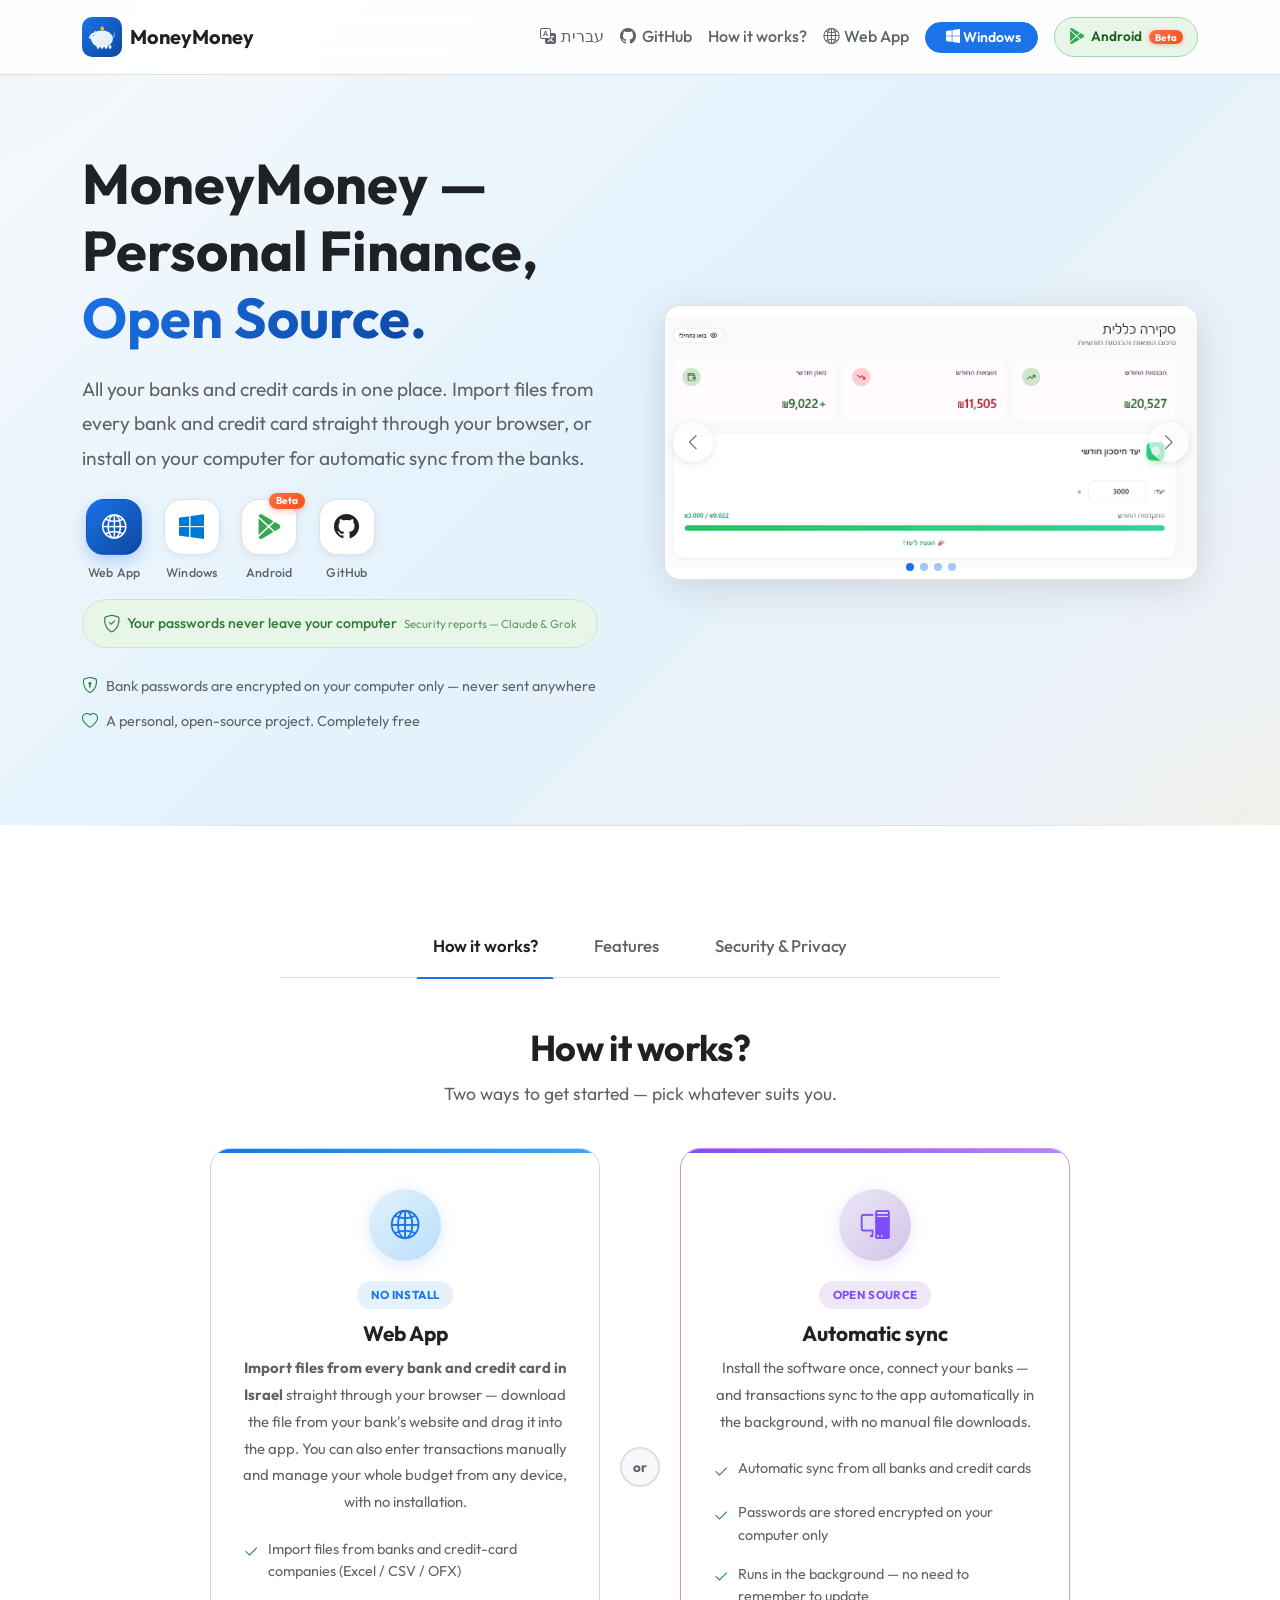
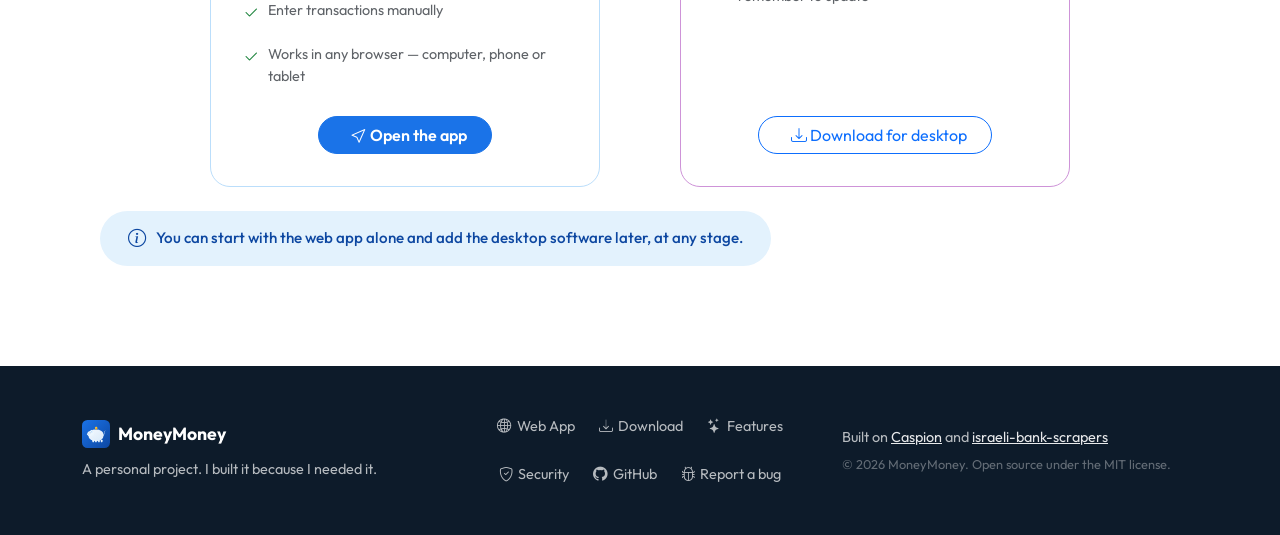
==== en/index.html @ d0bdabe5 "Add English version of the site at /en/ Create a full LTR English mirror (en/index.html) using Boots" ====
<!DOCTYPE html>
<html lang="en" dir="ltr">
<head>
  <meta charset="UTF-8">
  <meta name="viewport" content="width=device-width, initial-scale=1.0">
  <title>MoneyMoney — Open-Source Personal Finance</title>
  <meta name="description" content="MoneyMoney brings all your bank and credit-card accounts into one place. A personal, open-source project. Free.">
  <meta name="google-site-verification" content="-Td58I9cxVvYYyAONjhCuw2Z6xtLMvEHE5Ztj78k9p0" />
  <meta name="theme-color" content="#1a73e8">
  <meta name="robots" content="index, follow, max-image-preview:large">
  <meta name="language" content="English">
  <meta name="author" content="MoneyMoney">
  <link rel="canonical" href="https://moneymoney-website.vercel.app/en/" />
  <link rel="alternate" hreflang="he" href="https://moneymoney-website.vercel.app/" />
  <link rel="alternate" hreflang="en" href="https://moneymoney-website.vercel.app/en/" />
  <link rel="alternate" hreflang="x-default" href="https://moneymoney-website.vercel.app/" />

  <!-- Open Graph -->
  <meta property="og:type" content="website" />
  <meta property="og:title" content="MoneyMoney — Open-Source Personal Finance" />
  <meta property="og:description" content="MoneyMoney brings all your bank and credit-card accounts into one place. A personal, open-source project. Free." />
  <meta property="og:url" content="https://moneymoney-website.vercel.app/en/" />
  <meta property="og:image" content="https://moneymoney-website.vercel.app/images/webapp-screenshot.png" />
  <meta property="og:locale" content="en_US" />
  <meta property="og:site_name" content="MoneyMoney" />

  <!-- Twitter Card -->
  <meta name="twitter:card" content="summary_large_image" />
  <meta name="twitter:title" content="MoneyMoney — Open-Source Personal Finance" />
  <meta name="twitter:description" content="MoneyMoney brings all your bank and credit-card accounts into one place. A personal, open-source project. Free." />
  <meta name="twitter:image" content="https://moneymoney-website.vercel.app/images/webapp-screenshot.png" />

  <link rel="icon" type="image/png" href="../images/logo.png">

  <!-- Bootstrap 5 (LTR) -->
  <link href="https://cdn.jsdelivr.net/npm/bootstrap@5.3.3/dist/css/bootstrap.min.css" rel="stylesheet"
    integrity="sha384-QWTKZyjpPEjISv5WaRU9OFeRpok6YctnYmDr5pNlyT2bRjXh0JMhjY6hW+ALEwIH" crossorigin="anonymous">

  <!-- Bootstrap Icons -->
  <link href="https://cdn.jsdelivr.net/npm/bootstrap-icons@1.11.3/font/bootstrap-icons.min.css" rel="stylesheet">

  <!-- Google Fonts: Outfit -->
  <link rel="preconnect" href="https://fonts.googleapis.com">
  <link rel="preconnect" href="https://fonts.gstatic.com" crossorigin>
  <link href="https://fonts.googleapis.com/css2?family=Outfit:wght@300;400;500;600;700&display=swap" rel="stylesheet">

  <!-- Preload LCP hero image -->
  <link rel="preload" as="image" href="../images/webapp-screenshot.png" fetchpriority="high">

  <link rel="stylesheet" href="../style.css">

  <!-- Structured Data -->
  <script type="application/ld+json">
  {
    "@context": "https://schema.org",
    "@type": "SoftwareApplication",
    "name": "MoneyMoney",
    "description": "MoneyMoney brings all your bank and credit-card accounts into one place. A personal, open-source project. Free.",
    "applicationCategory": "FinanceApplication",
    "operatingSystem": "Windows",
    "offers": {
      "@type": "Offer",
      "price": "0",
      "priceCurrency": "ILS"
    },
    "screenshot": "https://moneymoney-website.vercel.app/images/webapp-screenshot.png",
    "softwareVersion": "1.2.1",
    "url": "https://moneymoney-website.vercel.app/en/",
    "downloadUrl": "https://github.com/agammyshhay/moneymoney/releases/latest/download/MoneyMoney-Setup.exe",
    "license": "https://opensource.org/licenses/MIT",
    "inLanguage": "en"
  }
  </script>

  <!-- Organization schema -->
  <script type="application/ld+json">
  {
    "@context": "https://schema.org",
    "@type": "Organization",
    "name": "MoneyMoney",
    "url": "https://moneymoney-website.vercel.app/",
    "logo": "https://moneymoney-website.vercel.app/images/logo.png",
    "sameAs": ["https://github.com/agammyshhay/moneymoney"]
  }
  </script>

  <!-- FAQ schema -->
  <script type="application/ld+json">
  {
    "@context": "https://schema.org",
    "@type": "FAQPage",
    "inLanguage": "en",
    "mainEntity": [
      {
        "@type": "Question",
        "name": "Is MoneyMoney free?",
        "acceptedAnswer": {
          "@type": "Answer",
          "text": "Yes. MoneyMoney is a personal, open-source project — completely free under the MIT license."
        }
      },
      {
        "@type": "Question",
        "name": "Are my bank passwords stored in the cloud?",
        "acceptedAnswer": {
          "@type": "Answer",
          "text": "No. Your bank usernames and passwords are encrypted on your own computer only — they are never sent to any server or to the cloud."
        }
      },
      {
        "@type": "Question",
        "name": "Which banks and credit cards are supported?",
        "acceptedAnswer": {
          "@type": "Answer",
          "text": "All major banks and credit-card companies in Israel are supported, via the israeli-bank-scrapers library."
        }
      },
      {
        "@type": "Question",
        "name": "Is there a mobile app?",
        "acceptedAnswer": {
          "@type": "Answer",
          "text": "Yes. The web app works from any device with a browser, and there is also an Android beta on Google Play."
        }
      },
      {
        "@type": "Question",
        "name": "Do I have to install anything on my computer?",
        "acceptedAnswer": {
          "@type": "Answer",
          "text": "Not necessarily. You can use the web app alone and import files from your bank manually. Installing on your computer is for automatic sync from the banks."
        }
      }
    ]
  }
  </script>
</head>
<body>

  <!-- Navbar -->
  <nav class="navbar navbar-expand-lg navbar-light fixed-top">
    <div class="container">
      <a class="navbar-brand d-flex align-items-center gap-2" href="#">
        <img src="../images/logo.svg" alt="MoneyMoney" width="40" height="40" class="logo-img">
        <span class="brand-text">MoneyMoney</span>
      </a>
      <div class="d-flex align-items-center gap-3">
        <a href="/" class="nav-link-custom" hreflang="he" aria-label="עברית / Hebrew" title="עברית">
          <i class="bi bi-translate"></i>
          <span>עברית</span>
        </a>
        <a href="https://github.com/agammyshhay/moneymoney" class="nav-link-custom" target="_blank" rel="noopener">
          <i class="bi bi-github"></i>
          <span class="d-none d-sm-inline">GitHub</span>
        </a>
        <a href="#content" class="nav-link-custom d-none d-sm-flex" data-tab-target="tab-how-btn">
          <span>How it works?</span>
        </a>
        <a href="https://moneym.base44.app/" class="nav-link-custom d-none d-sm-flex" target="_blank" rel="noopener">
          <i class="bi bi-globe2"></i>
          <span>Web App</span>
        </a>
        <a href="https://github.com/agammyshhay/moneymoney/releases/latest/download/MoneyMoney-Setup.exe" class="btn btn-primary btn-sm rounded-pill px-3" aria-label="Download for Windows" title="Download for Windows">
          <i class="bi bi-windows ms-1"></i>
          Windows
        </a>
        <a href="https://play.google.com/store/apps/details?id=com.base6926e27d88645be4711a8c67.app"
           class="btn-android-nav"
           target="_blank" rel="noopener"
           aria-label="Android beta on Google Play"
           title="Android beta on Google Play">
          <i class="bi bi-google-play"></i>
          <span class="d-none d-md-inline">Android</span>
          <span class="nav-beta-badge">Beta</span>
        </a>
      </div>
    </div>
  </nav>

  <main>

  <!-- Hero -->
  <section class="hero-section">
    <div class="container">
      <div class="row align-items-center g-5">
        <div class="col-lg-6">
          <h1 class="hero-title">
            MoneyMoney — Personal Finance,
            <br>
            <span class="text-gradient">Open Source.</span>
          </h1>
          <p class="hero-subtitle">
            All your banks and credit cards in one place. Import files from every bank and credit card straight through your browser, or install on your computer for automatic sync from the banks.
          </p>
          <div class="d-flex flex-column gap-3 mt-4">
            <div class="hero-cta-icons">
              <a href="https://moneym.base44.app/"
                 class="btn-icon btn-icon--primary"
                 target="_blank" rel="noopener"
                 aria-label="Open the web app"
                 title="Open the web app">
                <i class="bi bi-globe2"></i>
                <span class="btn-icon-caption">Web App</span>
              </a>
              <a href="https://github.com/agammyshhay/moneymoney/releases/latest/download/MoneyMoney-Setup.exe"
                 class="btn-icon btn-icon--windows"
                 aria-label="Download for Windows"
                 title="Download for Windows">
                <i class="bi bi-windows"></i>
                <span class="btn-icon-caption">Windows</span>
              </a>
              <a href="https://play.google.com/store/apps/details?id=com.base6926e27d88645be4711a8c67.app"
                 class="btn-icon btn-icon--android"
                 target="_blank" rel="noopener"
                 aria-label="Android beta on Google Play"
                 title="Android beta on Google Play">
                <i class="bi bi-google-play"></i>
                <span class="btn-icon-badge">Beta</span>
                <span class="btn-icon-caption">Android</span>
              </a>
              <a href="https://github.com/agammyshhay/moneymoney"
                 class="btn-icon btn-icon--github"
                 target="_blank" rel="noopener"
                 aria-label="Source code on GitHub"
                 title="Source code on GitHub">
                <i class="bi bi-github"></i>
                <span class="btn-icon-caption">GitHub</span>
              </a>
            </div>
            <a href="#content" class="btn-security-report rounded-pill align-self-start" data-tab-target="tab-security-btn">
              <i class="bi bi-shield-check"></i>
              Your passwords never leave your computer
              <span class="btn-security-report-sub">Security reports — Claude &amp; Grok</span>
            </a>
          </div>
          <div class="hero-trust mt-4">
            <div class="hero-trust-item">
              <i class="bi bi-shield-lock"></i>
              <span>Bank passwords are encrypted on your computer only — never sent anywhere</span>
            </div>
            <div class="hero-trust-item">
              <i class="bi bi-heart"></i>
              <span>A personal, open-source project. Completely free</span>
            </div>
          </div>
        </div>
        <div class="col-lg-6 text-center">
          <div class="hero-image-wrapper">
            <div id="heroCarousel" class="carousel slide hero-carousel" data-bs-ride="carousel" data-bs-interval="4000">
              <div class="carousel-indicators">
                <button type="button" data-bs-target="#heroCarousel" data-bs-slide-to="0" class="active" aria-current="true"></button>
                <button type="button" data-bs-target="#heroCarousel" data-bs-slide-to="1"></button>
                <button type="button" data-bs-target="#heroCarousel" data-bs-slide-to="2"></button>
                <button type="button" data-bs-target="#heroCarousel" data-bs-slide-to="3"></button>
              </div>
              <div class="carousel-inner">
                <div class="carousel-item active">
                  <img src="../images/webapp-screenshot.png" class="d-block w-100" alt="Overview — monthly income, expenses and balance" width="1168" height="600" fetchpriority="high">
                </div>
                <div class="carousel-item">
                  <img src="../images/webapp-screenshot-story.png" class="d-block w-100" alt="The story of your money" width="1168" height="600" loading="lazy">
                </div>
                <div class="carousel-item">
                  <img src="../images/webapp-screenshot-categories.png" class="d-block w-100" alt="Expenses by category" width="1168" height="600" loading="lazy">
                </div>
                <div class="carousel-item">
                  <img src="../images/webapp-screenshot-subscriptions.png" class="d-block w-100" alt="My subscriptions" width="1168" height="600" loading="lazy">
                </div>
              </div>
              <button class="carousel-control-prev" type="button" data-bs-target="#heroCarousel" data-bs-slide="prev">
                <span class="carousel-nav-btn" aria-hidden="true"><i class="bi bi-chevron-left"></i></span>
                <span class="visually-hidden">Previous</span>
              </button>
              <button class="carousel-control-next" type="button" data-bs-target="#heroCarousel" data-bs-slide="next">
                <span class="carousel-nav-btn" aria-hidden="true"><i class="bi bi-chevron-right"></i></span>
                <span class="visually-hidden">Next</span>
              </button>
            </div>
          </div>
        </div>
      </div>
    </div>
  </section>

  <!-- Content tabs: How / Features / Security -->
  <section class="content-section" id="content">
    <div class="container">

      <div class="tabs-rail" role="tablist" aria-label="Content">
        <button class="tab-link active" id="tab-how-btn" data-bs-toggle="tab" data-bs-target="#tab-how" type="button" role="tab" aria-controls="tab-how" aria-selected="true">
          How it works?
        </button>
        <button class="tab-link" id="tab-features-btn" data-bs-toggle="tab" data-bs-target="#tab-features" type="button" role="tab" aria-controls="tab-features" aria-selected="false">
          Features
        </button>
        <button class="tab-link" id="tab-security-btn" data-bs-toggle="tab" data-bs-target="#tab-security" type="button" role="tab" aria-controls="tab-security" aria-selected="false">
          Security &amp; Privacy
        </button>
      </div>

      <div class="tab-content tabs-body">

        <!-- How It Works pane -->
        <div class="tab-pane fade show active" id="tab-how" role="tabpanel" aria-labelledby="tab-how-btn" tabindex="0">
          <div class="pane-intro">
            <h2 class="pane-title">How it works?</h2>
            <p class="pane-lead">Two ways to get started — pick whatever suits you.</p>
          </div>

          <div class="how-paths">
            <div class="path-card path-card--web">
              <div class="path-card-inner">
                <div class="path-icon-ring path-icon-ring--web">
                  <i class="bi bi-globe2"></i>
                </div>
                <span class="path-badge path-badge--web">No install</span>
                <h3>Web App</h3>
                <p><strong>Import files from every bank and credit card in Israel</strong> straight through your browser — download the file from your bank's website and drag it into the app. You can also enter transactions manually and manage your whole budget from any device, with no installation.</p>
                <ul class="path-features">
                  <li><i class="bi bi-check2"></i>Import files from banks and credit-card companies (Excel / CSV / OFX)</li>
                  <li><i class="bi bi-check2"></i>Enter transactions manually</li>
                  <li><i class="bi bi-check2"></i>Works in any browser — computer, phone or tablet</li>
                </ul>
                <a href="https://moneym.base44.app/" class="btn btn-primary rounded-pill px-4" target="_blank" rel="noopener">
                  <i class="bi bi-cursor ms-2"></i>
                  Open the app
                </a>
              </div>
            </div>

            <div class="path-or"><span>or</span></div>

            <div class="path-card path-card--desktop">
              <div class="path-card-inner">
                <div class="path-icon-ring path-icon-ring--desktop">
                  <i class="bi bi-pc-display"></i>
                </div>
                <span class="path-badge path-badge--desktop">Open source</span>
                <h3>Automatic sync</h3>
                <p>Install the software once, connect your banks — and transactions sync to the app automatically in the background, with no manual file downloads.</p>
                <ul class="path-features">
                  <li><i class="bi bi-check2"></i>Automatic sync from all banks and credit cards</li>
                  <li><i class="bi bi-check2"></i>Passwords are stored encrypted on your computer only</li>
                  <li><i class="bi bi-check2"></i>Runs in the background — no need to remember to update</li>
                </ul>
                <a href="https://github.com/agammyshhay/moneymoney/releases/latest/download/MoneyMoney-Setup.exe" class="btn btn-outline-primary rounded-pill px-4">
                  <i class="bi bi-download ms-2"></i>
                  Download for desktop
                </a>
              </div>
            </div>
          </div>

          <div class="how-callout text-center mt-4">
            <i class="bi bi-info-circle"></i>
            <span>You can start with the web app alone and add the desktop software later, at any stage.</span>
          </div>
        </div>

        <!-- Features pane -->
        <div class="tab-pane fade" id="tab-features" role="tabpanel" aria-labelledby="tab-features-btn" tabindex="0">
          <div class="pane-intro">
            <h2 class="pane-title">What's inside?</h2>
            <p class="pane-lead">I built the tools I wished I had.</p>
          </div>

          <div class="row g-4">
            <div class="col-md-6 col-lg-3">
              <div class="feature-card">
                <div class="feature-icon"><i class="bi bi-bank"></i></div>
                <h3>All banks and credit cards</h3>
                <p>Connect once — transactions arrive on their own.</p>
              </div>
            </div>
            <div class="col-md-6 col-lg-3">
              <div class="feature-card">
                <div class="feature-icon"><i class="bi bi-tags"></i></div>
                <h3>Automatic categories</h3>
                <p>Groceries, fuel, leisure — set the mapping once and the app sorts everything itself.</p>
              </div>
            </div>
            <div class="col-md-6 col-lg-3">
              <div class="feature-card">
                <div class="feature-icon"><i class="bi bi-shield-lock"></i></div>
                <h3>Bank details — yours only</h3>
                <p>Your login details are stored encrypted on your computer. Not in the cloud, not with us.</p>
              </div>
            </div>
            <div class="col-md-6 col-lg-3">
              <div class="feature-card">
                <div class="feature-icon"><i class="bi bi-people"></i></div>
                <h3>Family budget</h3>
                <p>Invite your partner to the app. All of both your transactions — together.</p>
              </div>
            </div>
            <div class="col-md-6 col-lg-3">
              <div class="feature-card">
                <div class="feature-icon feature-icon--purple"><i class="bi bi-stars"></i></div>
                <h3>The story of your money</h3>
                <p>A monthly recap that tells you how much is left, how much you can spend per day, and how much you saved.</p>
              </div>
            </div>
            <div class="col-md-6 col-lg-3">
              <div class="feature-card">
                <div class="feature-icon feature-icon--green"><i class="bi bi-bullseye"></i></div>
                <h3>Savings goal</h3>
                <p>Set a monthly target and see exactly where you stand.</p>
              </div>
            </div>
            <div class="col-md-6 col-lg-3">
              <div class="feature-card">
                <div class="feature-icon feature-icon--orange"><i class="bi bi-credit-card-2-back"></i></div>
                <h3>Subscription tracking</h3>
                <p>Netflix, insurance, internet — see exactly what you pay for every month.</p>
              </div>
            </div>
            <div class="col-md-6 col-lg-3">
              <div class="feature-card">
                <div class="feature-icon feature-icon--teal"><i class="bi bi-envelope-paper"></i></div>
                <h3>Email summary</h3>
                <p>A regular summary of expenses, income and savings — straight to your inbox.</p>
              </div>
            </div>
          </div>

          <div class="pane-divider">
            <span>A peek inside</span>
          </div>

          <div id="screenshotsCarousel" class="carousel slide screenshots-carousel" data-bs-ride="false" data-bs-interval="3500">
            <div class="carousel-indicators">
              <button type="button" data-bs-target="#screenshotsCarousel" data-bs-slide-to="0" class="active" aria-current="true" aria-label="Overview"></button>
              <button type="button" data-bs-target="#screenshotsCarousel" data-bs-slide-to="1" aria-label="The story of your money"></button>
              <button type="button" data-bs-target="#screenshotsCarousel" data-bs-slide-to="2" aria-label="Expenses by category"></button>
              <button type="button" data-bs-target="#screenshotsCarousel" data-bs-slide-to="3" aria-label="My subscriptions"></button>
            </div>
            <div class="carousel-inner">
              <div class="carousel-item active">
                <img src="../images/webapp-screenshot.png" class="d-block w-100" alt="Overview — monthly income, expenses and balance" width="1168" height="600" loading="lazy">
                <div class="carousel-caption d-none d-md-block"><p>Overview</p></div>
              </div>
              <div class="carousel-item">
                <img src="../images/webapp-screenshot-story.png" class="d-block w-100" alt="The story of your money — a smart monthly recap" width="1168" height="600" loading="lazy">
                <div class="carousel-caption d-none d-md-block"><p>The story of your money</p></div>
              </div>
              <div class="carousel-item">
                <img src="../images/webapp-screenshot-categories.png" class="d-block w-100" alt="Expenses by category" width="1168" height="600" loading="lazy">
                <div class="carousel-caption d-none d-md-block"><p>Expenses by category</p></div>
              </div>
              <div class="carousel-item">
                <img src="../images/webapp-screenshot-subscriptions.png" class="d-block w-100" alt="My subscriptions — monthly subscription tracking" width="1168" height="600" loading="lazy">
                <div class="carousel-caption d-none d-md-block"><p>My subscriptions</p></div>
              </div>
            </div>
            <button class="carousel-control-prev" type="button" data-bs-target="#screenshotsCarousel" data-bs-slide="prev">
              <span class="carousel-nav-btn" aria-hidden="true"><i class="bi bi-chevron-left"></i></span>
              <span class="visually-hidden">Previous</span>
            </button>
            <button class="carousel-control-next" type="button" data-bs-target="#screenshotsCarousel" data-bs-slide="next">
              <span class="carousel-nav-btn" aria-hidden="true"><i class="bi bi-chevron-right"></i></span>
              <span class="visually-hidden">Next</span>
            </button>
          </div>
        </div>

        <!-- Security pane -->
        <div class="tab-pane fade" id="tab-security" role="tabpanel" aria-labelledby="tab-security-btn" tabindex="0">
          <div class="pane-intro">
            <h2 class="pane-title">Security &amp; Privacy</h2>
            <p class="pane-lead">Passwords never leave your computer. Your details stay yours — and only yours.</p>
          </div>

          <div class="row g-4">
            <div class="col-md-4">
              <div class="security-card">
                <div class="security-icon">
                  <i class="bi bi-shield-lock"></i>
                </div>
                <h3>Passwords stay with you</h3>
                <p>Your bank usernames and passwords are encrypted <strong>on your computer only</strong>. They are never sent to a server, to the cloud, or anywhere else.</p>
              </div>
            </div>
            <div class="col-md-4">
              <div class="security-card">
                <div class="security-icon security-icon--gold">
                  <i class="bi bi-eye"></i>
                </div>
                <h3>Open source — check for yourself</h3>
                <p>Every line of code is open on GitHub. You can verify exactly what happens with your data.</p>
              </div>
            </div>
            <div class="col-md-4">
              <div class="security-card">
                <div class="security-icon security-icon--green">
                  <i class="bi bi-phone"></i>
                </div>
                <h3>Accessible from any device</h3>
                <p>Only the transactions move to the app — no passwords, no login details. Sign in from any device and see everything up to date.</p>
              </div>
            </div>
          </div>

          <div class="pane-divider">
            <span>Full security report</span>
          </div>

          <p class="pane-note">A comprehensive security review of the source code — covering encryption, password storage and server communication.</p>
          <div class="d-flex flex-wrap gap-2 mb-3">
            <a href="../security-report.pdf" class="btn btn-outline-success btn-sm rounded-pill" target="_blank" rel="noopener">
              <i class="bi bi-file-earmark-pdf ms-1"></i>
              Claude Report (PDF)
            </a>
            <a href="https://grok.com/share/bGVnYWN5LWNvcHk_0eabbb0c-c1cf-43cc-a744-bdf7df5e70b9" class="btn btn-outline-success btn-sm rounded-pill" target="_blank" rel="noopener">
              <i class="bi bi-box-arrow-up-left ms-1"></i>
              Grok Report
            </a>
          </div>
          <div class="report-embed-wrapper">
            <iframe src="../security-report.pdf" class="report-embed" title="Security &amp; privacy report" loading="lazy"></iframe>
          </div>
        </div>

      </div>
    </div>
  </section>

  </main>

  <!-- Footer -->
  <footer class="site-footer">
    <div class="container">
      <div class="row g-4 align-items-center">
        <div class="col-md-4">
          <div class="d-flex align-items-center gap-2">
            <img src="../images/logo.svg" alt="MoneyMoney logo" width="28" height="28" loading="lazy">
            <span class="footer-brand">MoneyMoney</span>
          </div>
          <p class="footer-text mt-2">A personal project. I built it because I needed it.</p>
        </div>
        <div class="col-md-4 text-center">
          <div class="footer-links">
            <a href="https://moneym.base44.app/" target="_blank" rel="noopener">
              <i class="bi bi-globe2"></i> Web App
            </a>
            <a href="https://github.com/agammyshhay/moneymoney/releases/latest/download/MoneyMoney-Setup.exe">
              <i class="bi bi-download"></i> Download
            </a>
            <a href="#tab-features" data-tab-target="tab-features-btn">
              <i class="bi bi-stars"></i> Features
            </a>
            <a href="#tab-security" data-tab-target="tab-security-btn">
              <i class="bi bi-shield-check"></i> Security
            </a>
            <a href="https://github.com/agammyshhay/moneymoney" target="_blank" rel="noopener">
              <i class="bi bi-github"></i> GitHub
            </a>
            <a href="https://github.com/agammyshhay/moneymoney/issues" target="_blank" rel="noopener">
              <i class="bi bi-bug"></i> Report a bug
            </a>
          </div>
        </div>
        <div class="col-md-4 text-md-start">
          <p class="footer-text">
            Built on <a href="https://github.com/brafdlog/caspion" target="_blank" rel="noopener">Caspion</a>
            and <a href="https://github.com/eshaham/israeli-bank-scrapers" target="_blank" rel="noopener">israeli-bank-scrapers</a>
          </p>
          <p class="footer-copyright">&copy; 2026 MoneyMoney. Open source under the MIT license.</p>
        </div>
      </div>
    </div>
  </footer>

  <!-- Bootstrap JS -->
  <script src="https://cdn.jsdelivr.net/npm/bootstrap@5.3.3/dist/js/bootstrap.bundle.min.js"
    integrity="sha384-YvpcrYf0tY3lHB60NNkmXc5s9fDVZLESaAA55NDzOxhy9GkcIdslK1eN7N6jIeHz" crossorigin="anonymous"></script>

  <script>
    document.addEventListener('DOMContentLoaded', function () {
      // Kick the screenshots carousel when the Features tab becomes visible
      var featuresBtn = document.getElementById('tab-features-btn');
      if (featuresBtn) {
        featuresBtn.addEventListener('shown.bs.tab', function () {
          var el = document.getElementById('screenshotsCarousel');
          if (!el || !window.bootstrap) return;
          var inst = bootstrap.Carousel.getInstance(el) || new bootstrap.Carousel(el, { interval: 3500 });
          inst.cycle();
        });
      }

      // External links (navbar, security CTA) can activate a tab via data-tab-target="<btn-id>"
      document.querySelectorAll('[data-tab-target]').forEach(function (link) {
        link.addEventListener('click', function (e) {
          var btn = document.getElementById(link.getAttribute('data-tab-target'));
          if (!btn || !window.bootstrap) return;
          e.preventDefault();
          bootstrap.Tab.getOrCreateInstance(btn).show();
          var anchor = document.getElementById('content');
          if (anchor) anchor.scrollIntoView({ behavior: 'smooth', block: 'start' });
        });
      });
    });
  </script>

  <!-- Vercel Analytics -->
  <script defer src="/_vercel/insights/script.js"></script>

  <!-- Vercel Speed Insights -->
  <script defer src="/_vercel/speed-insights/script.js"></script>
</body>
</html>
---- style.css ----
/* ========================================
   MoneyMoney Landing Page
   ======================================== */

:root {
  --primary: #1a73e8;
  --primary-dark: #0d47a1;
  --primary-light: #e3f2fd;
  --gold: #ffd54f;
  --gold-dark: #ffb300;
  --text: #202124;
  --text-secondary: #5f6368;
  --bg: #ffffff;
  --bg-alt: #f8f9fa;
  --bg-dark: #0d1b2a;
  --border: #e0e0e0;
  --success: #188038;
  --radius: 16px;
  --shadow: 0 2px 12px rgba(0, 0, 0, 0.08);
  --shadow-lg: 0 8px 40px rgba(0, 0, 0, 0.12);
}

* {
  box-sizing: border-box;
}

body {
  font-family: 'Outfit', -apple-system, BlinkMacSystemFont, 'Segoe UI', sans-serif;
  color: var(--text);
  background: var(--bg);
  line-height: 1.7;
  overflow-x: hidden;
}

/* ---- Navbar ---- */

.navbar {
  background: rgba(255, 255, 255, 0.9);
  backdrop-filter: blur(12px);
  -webkit-backdrop-filter: blur(12px);
  border-bottom: 1px solid var(--border);
  padding: 0.75rem 0;
  z-index: 1000;
}

.logo-img {
  border-radius: 10px;
}

.brand-text {
  font-weight: 700;
  font-size: 1.25rem;
  color: var(--text);
}

.nav-link-custom {
  color: var(--text-secondary);
  text-decoration: none;
  font-weight: 500;
  display: flex;
  align-items: center;
  gap: 0.35rem;
  transition: color 0.2s;
}

.nav-link-custom:hover {
  color: var(--primary);
}

.btn-android-nav {
  position: relative;
  display: inline-flex;
  align-items: center;
  gap: 0.4rem;
  padding: 0.32rem 0.85rem;
  font-size: 0.85rem;
  font-weight: 600;
  color: #1b5e20;
  background: #e8f5e9;
  border: 1px solid #a5d6a7;
  border-radius: 999px;
  text-decoration: none;
  transition: all 0.2s ease;
  white-space: nowrap;
}

.btn-android-nav i {
  font-size: 1rem;
  color: #34a853;
}

.btn-android-nav:hover {
  background: #c8e6c9;
  border-color: #81c784;
  color: #0d3b14;
}

.nav-beta-badge {
  background: linear-gradient(135deg, #ff7043, #f4511e);
  color: #fff;
  font-size: 0.6rem;
  font-weight: 700;
  padding: 1px 6px;
  border-radius: 999px;
  letter-spacing: 0.04em;
  line-height: 1.3;
  box-shadow: 0 1px 4px rgba(244, 81, 30, 0.35);
}

/* ---- Hero Section ---- */

.hero-section {
  padding: 140px 0 80px;
  background: linear-gradient(135deg, #f8f9fa 0%, #e3f2fd 50%, #f0f2f5 100%);
  position: relative;
  overflow: hidden;
}

.hero-section::before {
  content: '';
  position: absolute;
  top: -50%;
  left: -30%;
  width: 600px;
  height: 600px;
  background: radial-gradient(circle, rgba(26, 115, 232, 0.08) 0%, transparent 70%);
  border-radius: 50%;
}

.hero-section::after {
  content: '';
  position: absolute;
  bottom: -40%;
  right: -20%;
  width: 500px;
  height: 500px;
  background: radial-gradient(circle, rgba(255, 213, 79, 0.1) 0%, transparent 70%);
  border-radius: 50%;
}

.hero-title {
  font-size: 3.5rem;
  font-weight: 700;
  line-height: 1.2;
  margin-bottom: 1.25rem;
}

@media (max-width: 768px) {
  .hero-title {
    font-size: 2.25rem;
  }
}

.text-gradient {
  background: linear-gradient(135deg, var(--primary), var(--primary-dark));
  -webkit-background-clip: text;
  -webkit-text-fill-color: transparent;
  background-clip: text;
}

.hero-subtitle {
  font-size: 1.2rem;
  color: var(--text-secondary);
  max-width: 500px;
  line-height: 1.8;
}

.hero-note {
  font-size: 0.9rem;
  color: var(--success);
  font-weight: 500;
}

.hero-trust {
  display: flex;
  flex-direction: column;
  gap: 0.5rem;
}

.hero-trust-item {
  display: flex;
  align-items: center;
  gap: 0.5rem;
  font-size: 0.9rem;
  color: var(--text-secondary);
}

.hero-trust-item i {
  color: var(--success);
  font-size: 1rem;
  flex-shrink: 0;
}

.btn-security-report {
  display: inline-flex;
  align-items: center;
  flex-wrap: wrap;
  gap: 0.4rem;
  padding: 0.55rem 1.25rem;
  font-size: 0.88rem;
  font-weight: 500;
  color: #2e7d32;
  background: #e8f5e9;
  border: 1px solid #c8e6c9;
  text-decoration: none;
  transition: all 0.2s ease;
}

.btn-security-report i {
  font-size: 1.1rem;
}

.btn-security-report-sub {
  font-size: 0.72rem;
  font-weight: 400;
  opacity: 0.75;
  margin-right: auto;
}

.btn-security-report:hover {
  background: #c8e6c9;
  border-color: #a5d6a7;
  color: #1b5e20;
}

/* Hero CTA icon row */
.hero-cta-icons {
  display: flex;
  gap: 0.85rem;
  flex-wrap: wrap;
  align-items: flex-start;
}

.btn-icon {
  position: relative;
  width: 64px;
  display: inline-flex;
  flex-direction: column;
  align-items: center;
  gap: 0.4rem;
  text-decoration: none;
  color: var(--text-primary);
  transition: transform 0.2s ease;
}

.btn-icon > i {
  width: 56px;
  height: 56px;
  border-radius: 18px;
  background: #fff;
  border: 1px solid var(--border);
  display: inline-flex;
  align-items: center;
  justify-content: center;
  font-size: 1.55rem;
  box-shadow: 0 2px 8px rgba(15, 23, 42, 0.06);
  transition: all 0.2s ease;
}

.btn-icon:hover {
  transform: translateY(-3px);
  color: var(--text-primary);
}

.btn-icon:hover > i {
  box-shadow: 0 10px 22px rgba(15, 23, 42, 0.12);
}

.btn-icon-caption {
  font-size: 0.78rem;
  font-weight: 500;
  color: var(--text-secondary);
  letter-spacing: 0.01em;
}

.btn-icon-badge {
  position: absolute;
  top: -6px;
  inset-inline-end: -4px;
  background: linear-gradient(135deg, #ff7043, #f4511e);
  color: #fff;
  font-size: 0.62rem;
  font-weight: 700;
  padding: 2px 7px;
  border-radius: 999px;
  letter-spacing: 0.03em;
  box-shadow: 0 2px 6px rgba(244, 81, 30, 0.35);
  line-height: 1.2;
}

.btn-icon--primary > i {
  background: linear-gradient(135deg, var(--primary), var(--primary-dark));
  border-color: transparent;
  color: #fff;
  box-shadow: 0 6px 16px rgba(26, 115, 232, 0.28);
}

.btn-icon--primary:hover > i {
  box-shadow: 0 12px 26px rgba(26, 115, 232, 0.4);
}

.btn-icon--windows > i { color: #0078d4; }
.btn-icon--windows:hover > i {
  background: #e3f2fd;
  border-color: #90caf9;
}

.btn-icon--android > i { color: #34a853; }
.btn-icon--android:hover > i {
  background: #e8f5e9;
  border-color: #a5d6a7;
}

.btn-icon--github > i { color: #1f2328; }
.btn-icon--github:hover > i {
  background: #f6f8fa;
  border-color: #d0d7de;
}

.hero-image-wrapper {
  position: relative;
}

.hero-carousel {
  max-width: 580px;
  margin: 0 auto;
  border-radius: var(--radius);
  overflow: hidden;
  box-shadow: var(--shadow-lg);
  border: 1px solid var(--border);
}

.hero-carousel .carousel-item img {
  width: 100%;
  height: auto;
  display: block;
  image-rendering: -webkit-optimize-contrast;
  image-rendering: crisp-edges;
}

.hero-carousel .carousel-indicators {
  margin-bottom: 0.5rem;
}

.hero-carousel .carousel-indicators [data-bs-target] {
  background-color: var(--primary);
  opacity: 0.4;
  width: 8px;
  height: 8px;
  border-radius: 50%;
  border: none;
}

.hero-carousel .carousel-indicators .active {
  opacity: 1;
}

/* ---- Security Report Embed ---- */

.report-section {
  padding: 60px 0;
  background: linear-gradient(180deg, #e3f2fd 0%, var(--bg) 100%);
}

.report-card {
  background: var(--bg);
  border: 1px solid var(--border);
  border-radius: 20px;
  overflow: hidden;
  box-shadow: var(--shadow-lg);
  max-width: 900px;
  margin: 0 auto;
}

.report-header {
  display: flex;
  align-items: center;
  gap: 1rem;
  padding: 1.5rem 2rem;
  border-bottom: 1px solid var(--border);
  background: linear-gradient(135deg, #f1f8e9 0%, #e8f5e9 100%);
}

.report-badge {
  width: 48px;
  height: 48px;
  background: #2e7d32;
  border-radius: 12px;
  display: flex;
  align-items: center;
  justify-content: center;
  font-size: 1.4rem;
  color: white;
  flex-shrink: 0;
}

.report-title {
  font-size: 1.25rem;
  font-weight: 700;
  margin: 0;
  color: var(--text);
}

.report-subtitle {
  font-size: 0.85rem;
  color: var(--text-secondary);
  margin: 0.15rem 0 0;
}

.report-actions {
  display: flex;
  gap: 0.5rem;
  margin-right: auto;
  flex-shrink: 0;
  flex-wrap: wrap;
}

.report-download {
  white-space: nowrap;
  flex-shrink: 0;
}

.report-embed-wrapper {
  width: 100%;
  height: 600px;
  background: #f5f5f5;
}

.report-embed {
  width: 100%;
  height: 100%;
  border: none;
}

@media (max-width: 768px) {
  .report-header {
    flex-wrap: wrap;
    padding: 1.25rem;
  }

  .report-actions {
    width: 100%;
    justify-content: center;
    margin-top: 0.5rem;
  }

  .report-download {
    text-align: center;
  }

  .report-embed-wrapper {
    height: 450px;
  }
}

/* ---- Buttons ---- */

.btn-primary {
  background: var(--primary);
  border-color: var(--primary);
  font-weight: 600;
}

.btn-primary:hover {
  background: var(--primary-dark);
  border-color: var(--primary-dark);
  transform: translateY(-1px);
  box-shadow: 0 4px 12px rgba(26, 115, 232, 0.3);
}

.btn-outline-secondary {
  font-weight: 600;
  border-width: 2px;
}

.btn-outline-secondary:hover {
  transform: translateY(-1px);
}

.btn {
  transition: all 0.2s ease;
}

/* ---- Features Section ---- */

.features-section {
  padding: 80px 0;
  background: var(--bg);
}

.section-title {
  font-size: 2rem;
  font-weight: 700;
  color: var(--text);
}

.section-subtitle {
  font-size: 1.1rem;
  color: var(--text-secondary);
}

.feature-card {
  background: var(--bg);
  border: 1px solid var(--border);
  border-radius: var(--radius);
  padding: 2rem 1.5rem;
  height: 100%;
  transition: all 0.3s ease;
}

.feature-card:hover {
  border-color: var(--primary-light);
  box-shadow: var(--shadow);
  transform: translateY(-4px);
}

.feature-icon {
  width: 56px;
  height: 56px;
  background: var(--primary-light);
  border-radius: 14px;
  display: flex;
  align-items: center;
  justify-content: center;
  font-size: 1.5rem;
  color: var(--primary);
  margin-bottom: 1rem;
}

.feature-icon--purple {
  background: #ede7f6;
  color: #7c4dff;
}

.feature-icon--green {
  background: #e8f5e9;
  color: #2e7d32;
}

.feature-icon--orange {
  background: #fff3e0;
  color: #e65100;
}

.feature-icon--teal {
  background: #e0f2f1;
  color: #00796b;
}

.feature-card h3 {
  font-size: 1.15rem;
  font-weight: 600;
  margin-bottom: 0.75rem;
}

.feature-card p {
  font-size: 0.95rem;
  color: var(--text-secondary);
  margin: 0;
  line-height: 1.7;
}

/* ---- Screenshots Gallery ---- */

.screenshots-section {
  padding: 80px 0;
  background: var(--bg-alt);
}

.screenshots-carousel {
  max-width: 900px;
  margin: 0 auto;
  border-radius: var(--radius);
  overflow: hidden;
  box-shadow: var(--shadow-lg);
  border: 1px solid var(--border);
}

.screenshots-carousel .carousel-item img {
  width: 100%;
  height: auto;
  display: block;
  image-rendering: -webkit-optimize-contrast;
  image-rendering: crisp-edges;
}

.screenshots-carousel .carousel-caption {
  background: linear-gradient(to top, rgba(0, 0, 0, 0.55) 0%, transparent 100%);
  bottom: 0;
  left: 0;
  right: 0;
  padding: 2rem 1.5rem 1rem;
  text-align: right;
}

.screenshots-carousel .carousel-caption p {
  font-size: 1rem;
  font-weight: 600;
  margin: 0;
}

.screenshots-carousel .carousel-indicators [data-bs-target] {
  background-color: var(--primary);
  opacity: 0.5;
  width: 10px;
  height: 10px;
  border-radius: 50%;
  border: none;
}

.screenshots-carousel .carousel-indicators .active {
  opacity: 1;
}

/* ---- Carousel Nav Buttons (shared) ---- */

.carousel-nav-btn {
  display: flex;
  align-items: center;
  justify-content: center;
  width: 40px;
  height: 40px;
  background: rgba(255, 255, 255, 0.9);
  backdrop-filter: blur(8px);
  border-radius: 50%;
  box-shadow: 0 2px 8px rgba(0, 0, 0, 0.15);
  color: var(--text);
  font-size: 1.1rem;
  transition: all 0.2s ease;
}

.carousel-nav-btn:hover {
  background: white;
  box-shadow: 0 4px 16px rgba(0, 0, 0, 0.2);
}

.carousel-control-prev,
.carousel-control-next {
  width: 56px;
  opacity: 0.7;
}

.carousel-control-prev:hover,
.carousel-control-next:hover {
  opacity: 1;
}

/* ---- How It Works ---- */

.how-section {
  padding: 80px 0;
  background: var(--bg);
}

.how-paths {
  display: flex;
  align-items: stretch;
  gap: 0;
  max-width: 860px;
  margin: 0 auto;
}

.path-card {
  flex: 1;
  background: var(--bg);
  border: 1px solid var(--border);
  border-radius: 20px;
  overflow: hidden;
  transition: all 0.3s ease;
  position: relative;
}

.path-card:hover {
  box-shadow: var(--shadow-lg);
  transform: translateY(-4px);
}

.path-card--web {
  border-color: #bbdefb;
}

.path-card--web::before {
  content: '';
  position: absolute;
  top: 0;
  left: 0;
  right: 0;
  height: 4px;
  background: linear-gradient(90deg, var(--primary), #42a5f5);
}

.path-card--desktop {
  border-color: #ce93d8;
}

.path-card--desktop::before {
  content: '';
  position: absolute;
  top: 0;
  left: 0;
  right: 0;
  height: 4px;
  background: linear-gradient(90deg, #7c4dff, #b388ff);
}

.path-card-inner {
  display: flex;
  flex-direction: column;
  align-items: center;
  text-align: center;
  padding: 2.5rem 2rem 2rem;
  height: 100%;
}

.path-icon-ring {
  width: 72px;
  height: 72px;
  border-radius: 50%;
  display: flex;
  align-items: center;
  justify-content: center;
  font-size: 1.8rem;
  margin-bottom: 1.25rem;
  position: relative;
}

.path-icon-ring--web {
  background: linear-gradient(135deg, #e3f2fd, #bbdefb);
  color: var(--primary);
  box-shadow: 0 4px 16px rgba(26, 115, 232, 0.15);
}

.path-icon-ring--desktop {
  background: linear-gradient(135deg, #ede7f6, #d1c4e9);
  color: #7c4dff;
  box-shadow: 0 4px 16px rgba(124, 77, 255, 0.15);
}

.path-badge {
  display: inline-block;
  font-size: 0.72rem;
  font-weight: 700;
  letter-spacing: 0.03em;
  padding: 0.25rem 0.85rem;
  border-radius: 100px;
  margin-bottom: 0.75rem;
  text-transform: uppercase;
}

.path-badge--web {
  background: #e3f2fd;
  color: var(--primary);
}

.path-badge--desktop {
  background: #ede7f6;
  color: #7c4dff;
}

.path-features {
  list-style: none;
  padding: 0;
  margin: 0 0 1.25rem;
  text-align: start;
  font-size: 0.92rem;
  color: var(--text-secondary);
  width: 100%;
}

.path-features li {
  display: flex;
  align-items: flex-start;
  gap: 0.5rem;
  padding: 0.25rem 0;
  line-height: 1.5;
}

.path-features li i {
  color: var(--success);
  font-size: 1rem;
  flex-shrink: 0;
  margin-top: 0.15rem;
}

.path-or {
  display: flex;
  align-items: center;
  padding: 0 1.25rem;
  flex-shrink: 0;
}

.path-or span {
  display: flex;
  align-items: center;
  justify-content: center;
  width: 40px;
  height: 40px;
  border-radius: 50%;
  background: var(--bg-alt);
  border: 2px solid var(--border);
  font-size: 0.85rem;
  font-weight: 700;
  color: var(--text-secondary);
}

.path-card h3 {
  font-size: 1.3rem;
  font-weight: 700;
  margin-bottom: 0.6rem;
}

.path-card p {
  font-size: 0.93rem;
  color: var(--text-secondary);
  line-height: 1.8;
  margin-bottom: 1.1rem;
  max-width: 340px;
}

.path-card p strong {
  color: var(--text-primary);
  font-weight: 700;
}

.path-features {
  list-style: none;
  padding: 0;
  margin: 0 0 1.5rem;
  display: flex;
  flex-direction: column;
  gap: 0.55rem;
  flex-grow: 1;
  max-width: 340px;
  text-align: start;
}

.path-features li {
  display: flex;
  align-items: flex-start;
  gap: 0.55rem;
  font-size: 0.9rem;
  color: var(--text-secondary);
  line-height: 1.55;
}

.path-features li i {
  color: var(--success);
  font-size: 1rem;
  font-weight: 700;
  flex-shrink: 0;
  margin-top: 0.15rem;
}

@media (max-width: 768px) {
  .how-paths {
    flex-direction: column;
    gap: 0;
  }

  .path-or {
    justify-content: center;
    padding: 0.75rem 0;
  }

  .path-card-inner {
    padding: 2rem 1.5rem 1.75rem;
  }
}

/* ---- How Callout ---- */

.how-callout {
  display: inline-flex;
  align-items: center;
  gap: 0.6rem;
  background: var(--primary-light);
  color: var(--primary-dark);
  border-radius: 100px;
  padding: 0.75rem 1.75rem;
  font-size: 0.95rem;
  font-weight: 500;
  margin: 0 auto;
}

.how-callout i {
  font-size: 1.15rem;
}

@media (max-width: 768px) {
  .how-callout {
    border-radius: var(--radius);
    padding: 1rem 1.25rem;
    font-size: 0.9rem;
    text-align: start;
  }
}

/* ---- Security Section ---- */

.security-section {
  padding: 80px 0;
  background: var(--bg-alt);
}

.security-card {
  background: var(--bg);
  border: 1px solid var(--border);
  border-radius: var(--radius);
  padding: 2.5rem 2rem;
  text-align: center;
  height: 100%;
  transition: all 0.3s ease;
}

.security-card:hover {
  box-shadow: var(--shadow);
  transform: translateY(-4px);
}

.security-icon {
  width: 64px;
  height: 64px;
  background: #e8f5e9;
  border-radius: 50%;
  display: flex;
  align-items: center;
  justify-content: center;
  font-size: 1.75rem;
  color: #2e7d32;
  margin: 0 auto 1.25rem;
}

.security-icon--gold {
  background: #fff8e1;
  color: var(--gold-dark);
}

.security-icon--green {
  background: #e0f2f1;
  color: #00796b;
}

.security-card h3 {
  font-size: 1.2rem;
  font-weight: 600;
  margin-bottom: 0.75rem;
}

.security-card p {
  font-size: 0.95rem;
  color: var(--text-secondary);
  line-height: 1.8;
  margin: 0;
  max-width: 380px;
  margin: 0 auto;
}

.security-link {
  display: inline-flex;
  align-items: center;
  gap: 0.35rem;
  margin-top: 0.75rem;
  font-size: 0.9rem;
  font-weight: 500;
  color: var(--primary);
  text-decoration: none;
}

.security-link:hover {
  text-decoration: underline;
  color: var(--primary-dark);
}

.security-link + .security-link {
  margin-top: 0.25rem;
}

/* ---- CTA Section ---- */

.cta-section {
  padding: 80px 0;
  background: var(--bg);
}

.cta-card {
  background: linear-gradient(135deg, var(--primary), var(--primary-dark));
  border-radius: 24px;
  padding: 4rem 2rem;
  color: white;
  max-width: 700px;
  margin: 0 auto;
}

.cta-card h2 {
  font-size: 2rem;
  font-weight: 700;
  margin-bottom: 0.5rem;
}

.cta-text {
  font-size: 1.1rem;
  opacity: 0.9;
}

.cta-note {
  font-size: 0.85rem;
  opacity: 0.7;
}

.cta-card .btn-light {
  color: var(--primary-dark);
  font-weight: 600;
}

.cta-card .btn-light:hover {
  transform: translateY(-2px);
  box-shadow: 0 4px 16px rgba(0, 0, 0, 0.2);
}

/* ---- Footer ---- */

.site-footer {
  background: var(--bg-dark);
  color: rgba(255, 255, 255, 0.7);
  padding: 3rem 0;
}

.footer-brand {
  font-weight: 700;
  font-size: 1.1rem;
  color: white;
}

.footer-text {
  font-size: 0.9rem;
  margin: 0;
}

.footer-text a {
  color: rgba(255, 255, 255, 0.9);
  text-decoration: underline;
}

.footer-text a:hover {
  color: white;
}

.footer-links {
  display: flex;
  gap: 1.5rem;
  justify-content: center;
  flex-wrap: wrap;
}

.footer-links a {
  color: rgba(255, 255, 255, 0.7);
  text-decoration: none;
  font-size: 0.9rem;
  display: flex;
  align-items: center;
  gap: 0.35rem;
  transition: color 0.2s;
}

.footer-links a:hover {
  color: white;
}

.footer-copyright {
  font-size: 0.8rem;
  opacity: 0.5;
  margin: 0.25rem 0 0;
}

/* ---- Responsive ---- */

@media (max-width: 768px) {
  .hero-section {
    padding: 120px 0 60px;
    text-align: center;
  }

  .hero-subtitle {
    max-width: 100%;
    margin: 0 auto;
  }

  .hero-section .d-flex {
    justify-content: center;
  }

  .hero-note {
    text-align: center;
  }

  .features-section,
  .how-section,
  .screenshots-section,
  .security-section,
  .cta-section {
    padding: 60px 0;
  }

  .footer-links {
    margin: 1rem 0;
  }

  .site-footer .text-md-start {
    text-align: center !important;
  }

  .site-footer .col-md-4:first-child {
    text-align: center;
  }

  .site-footer .col-md-4:first-child .d-flex {
    justify-content: center;
  }
}

/* ---- Smooth scroll ---- */

html {
  scroll-behavior: smooth;
}

/* ---- Selection ---- */

::selection {
  background: var(--primary-light);
  color: var(--primary-dark);
}

/* ============================================================
   v4: Hero (restored) + 3 elegant content tabs below
   ============================================================ */

/* ---- Content section: tabs rail + content panel ---- */

.content-section {
  padding: 90px 0 100px;
  background: var(--bg);
  position: relative;
}

.content-section::before {
  content: '';
  position: absolute;
  top: 0;
  inset-inline: 0;
  height: 1px;
  background: linear-gradient(90deg, transparent, var(--border) 20%, var(--border) 80%, transparent);
}

/* Tabs rail ג€” minimal underline style */
.tabs-rail {
  display: flex;
  gap: 0;
  justify-content: center;
  flex-wrap: wrap;
  margin: 0 auto 3rem;
  border-bottom: 1px solid var(--border);
  max-width: 720px;
}

.tab-link {
  position: relative;
  background: transparent;
  border: none;
  padding: 1.1rem 1.75rem;
  font-family: inherit;
  font-size: 1.05rem;
  font-weight: 500;
  color: var(--text-secondary);
  cursor: pointer;
  transition: color 0.18s ease;
  letter-spacing: -0.005em;
  margin-bottom: -1px;
}

.tab-link:hover {
  color: var(--text);
}

.tab-link:focus-visible {
  outline: none;
  color: var(--text);
}

.tab-link:focus-visible::after {
  background: var(--primary);
  opacity: 0.35;
}

.tab-link::after {
  content: '';
  position: absolute;
  bottom: -1px;
  left: 50%;
  transform: translateX(-50%) scaleX(0);
  width: calc(100% - 1.5rem);
  height: 2px;
  background: var(--primary);
  border-radius: 2px 2px 0 0;
  transition: transform 0.22s cubic-bezier(0.4, 0, 0.2, 1), opacity 0.18s ease;
  opacity: 0;
}

.tab-link.active {
  color: var(--text);
  font-weight: 600;
}

.tab-link.active::after {
  transform: translateX(-50%) scaleX(1);
  opacity: 1;
}

@media (max-width: 576px) {
  .tab-link {
    padding: 0.85rem 1rem;
    font-size: 0.95rem;
  }
}

/* Content panel ג€” no chrome, just the content */
.tabs-body {
  max-width: 1080px;
  margin: 0 auto;
}

.tabs-body > .tab-pane {
  outline: none;
}

.tabs-body .tab-pane.fade {
  transition: opacity 0.22s ease;
}

/* Pane typography */
.pane-intro {
  text-align: center;
  margin-bottom: 2.5rem;
  max-width: 640px;
  margin-inline: auto;
}

.pane-title {
  font-size: 2.25rem;
  font-weight: 700;
  letter-spacing: -0.02em;
  margin: 0 0 0.6rem;
  color: var(--text);
  line-height: 1.2;
}

.pane-lead {
  font-size: 1.1rem;
  color: var(--text-secondary);
  line-height: 1.65;
  margin: 0;
}

.pane-note {
  font-size: 0.95rem;
  color: var(--text-secondary);
  margin: 0 0 1rem;
  line-height: 1.65;
}

/* Subtle section divider inside a pane */
.pane-divider {
  display: flex;
  align-items: center;
  gap: 1rem;
  margin: 3rem 0 1.75rem;
  color: var(--text-secondary);
  font-size: 0.82rem;
  font-weight: 500;
  letter-spacing: 0.08em;
  text-transform: uppercase;
}

.pane-divider::before,
.pane-divider::after {
  content: '';
  flex: 1;
  height: 1px;
  background: var(--border);
}

@media (max-width: 768px) {
  .content-section {
    padding: 60px 0 80px;
  }
  .pane-title {
    font-size: 1.75rem;
  }
  .pane-lead {
    font-size: 1rem;
  }
  .tabs-rail {
    margin-bottom: 2rem;
  }
  .pane-intro {
    margin-bottom: 2rem;
  }
  .pane-divider {
    margin: 2.25rem 0 1.25rem;
  }
}

/* ---- Security pane: report embed sized for inline display ---- */

#tab-security .report-embed-wrapper {
  width: 100%;
  height: 540px;
  border-radius: var(--radius);
  overflow: hidden;
  border: 1px solid var(--border);
  background: #f5f5f5;
  box-shadow: var(--shadow);
}

#tab-security .report-embed {
  width: 100%;
  height: 100%;
  border: none;
}

@media (max-width: 768px) {
  #tab-security .report-embed-wrapper {
    height: 420px;
  }
}

/* ---- Features pane: tighter carousel that sits well inside the pane ---- */

#tab-features .screenshots-carousel {
  max-width: 920px;
  margin: 0 auto;
}

/* ---- Polish the hero on top of the existing rules ---- */

.hero-section {
  padding: 150px 0 90px;
}

.hero-subtitle {
  max-width: 540px;
}

@media (max-width: 991px) {
  .hero-section {
    padding: 120px 0 60px;
    text-align: center;
  }
  .hero-subtitle {
    margin-inline: auto;
  }
  .hero-cta-icons {
    justify-content: center;
  }
  .btn-security-report.align-self-start {
    align-self: center !important;
  }
  .hero-trust {
    align-items: center;
  }
  .hero-trust-item {
    justify-content: center;
  }
  .hero-image-wrapper {
    margin-top: 2rem;
  }
}
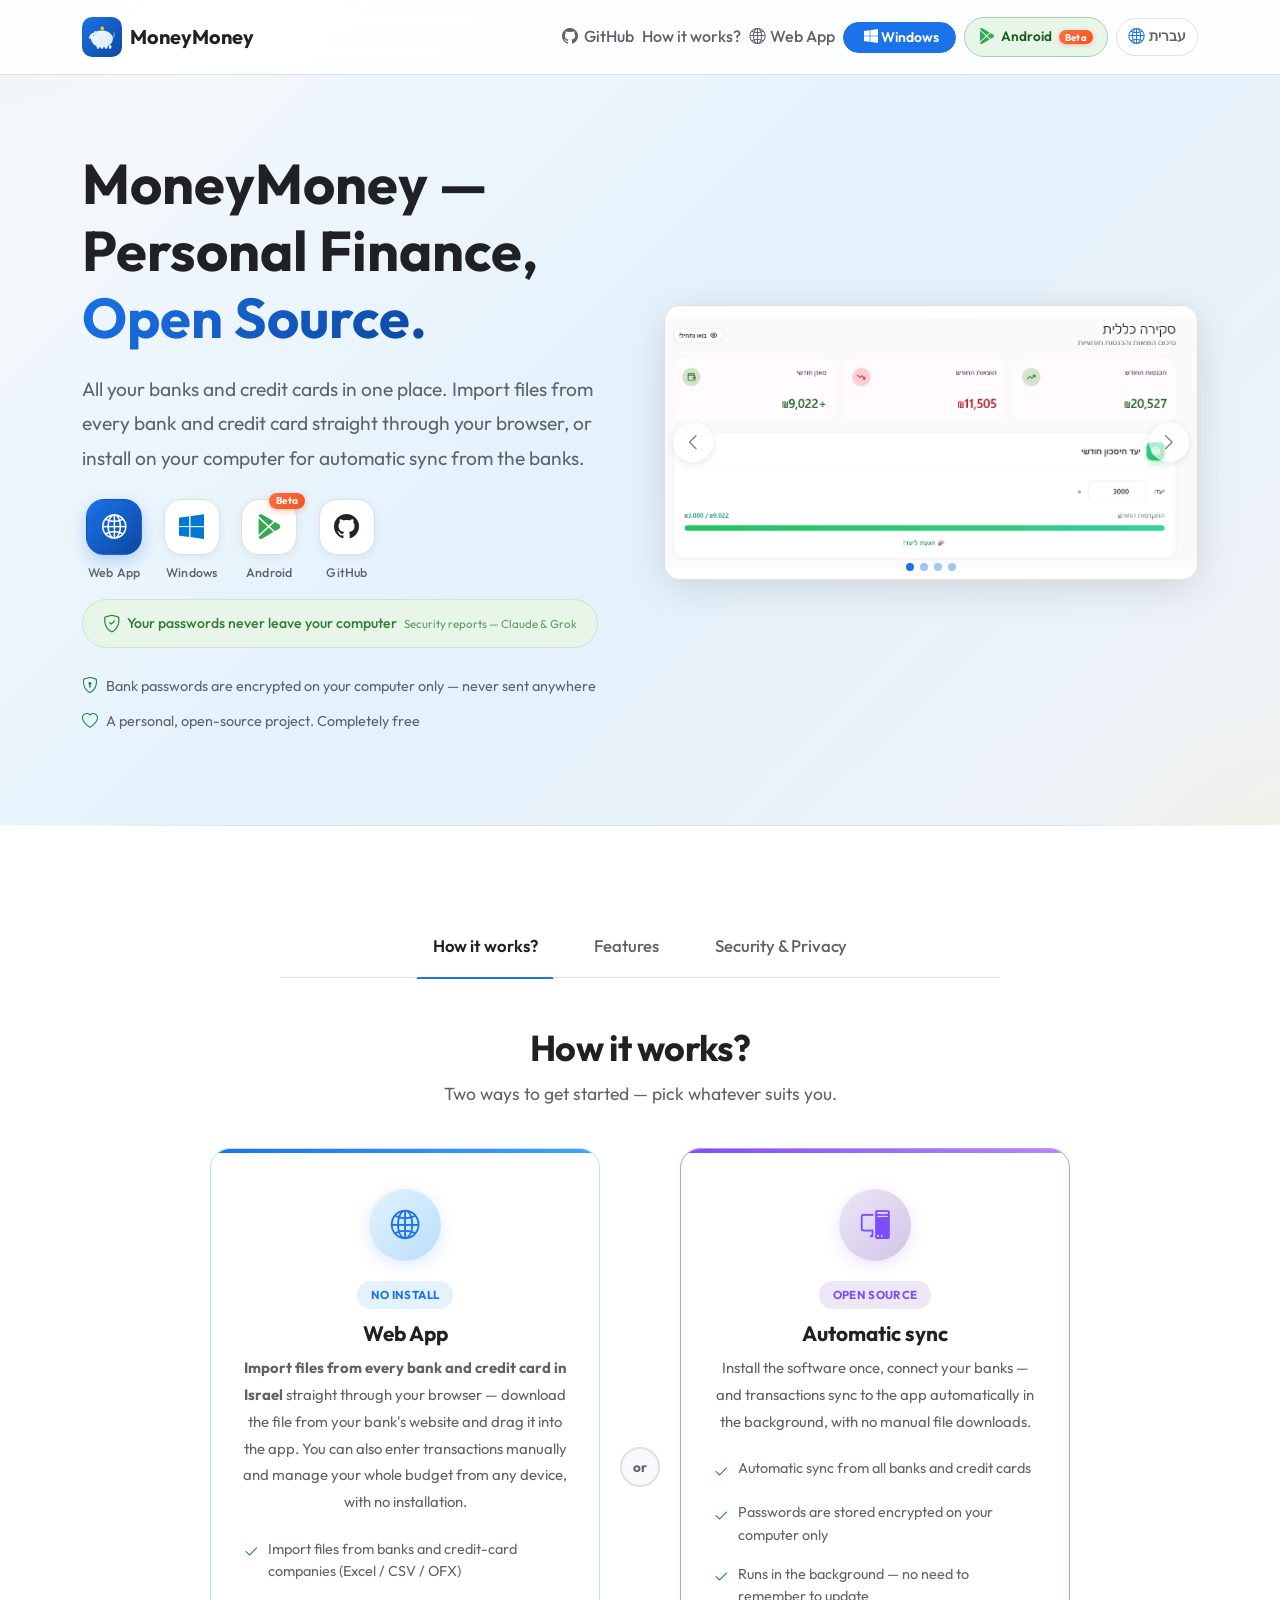
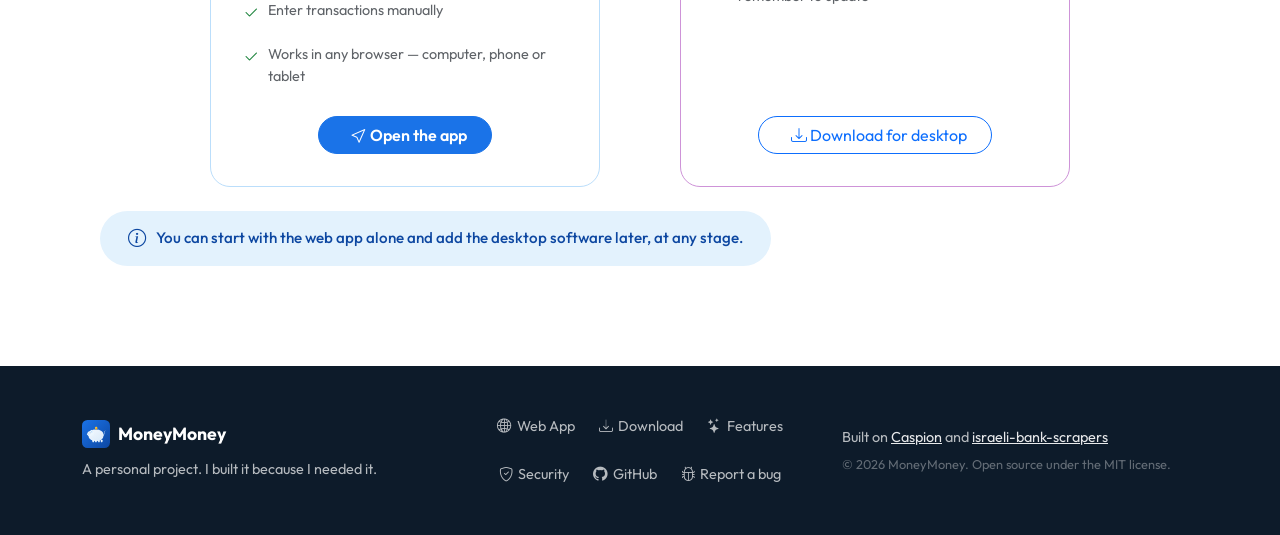
==== commit de41954c: "Redesign language switcher as a globe chip + fix navbar crowding Replace the plain text switcher wit" ====
--- a/en/index.html
+++ b/en/index.html
@@ -144,11 +144,7 @@
         <img src="../images/logo.svg" alt="MoneyMoney" width="40" height="40" class="logo-img">
         <span class="brand-text">MoneyMoney</span>
       </a>
-      <div class="d-flex align-items-center gap-3">
-        <a href="/" class="nav-link-custom" hreflang="he" aria-label="עברית / Hebrew" title="עברית">
-          <i class="bi bi-translate"></i>
-          <span>עברית</span>
-        </a>
+      <div class="d-flex align-items-center flex-wrap gap-2 justify-content-end">
         <a href="https://github.com/agammyshhay/moneymoney" class="nav-link-custom" target="_blank" rel="noopener">
           <i class="bi bi-github"></i>
           <span class="d-none d-sm-inline">GitHub</span>
@@ -172,6 +168,10 @@
           <i class="bi bi-google-play"></i>
           <span class="d-none d-md-inline">Android</span>
           <span class="nav-beta-badge">Beta</span>
+        </a>
+        <a href="/" class="lang-switch" hreflang="he" aria-label="עברית / Hebrew" title="עברית">
+          <i class="bi bi-globe2"></i>
+          <span>עברית</span>
         </a>
       </div>
     </div>
--- a/style.css
+++ b/style.css
@@ -67,6 +67,33 @@
   color: var(--primary);
 }
 
+.lang-switch {
+  display: inline-flex;
+  align-items: center;
+  gap: 0.3rem;
+  padding: 0.3rem 0.7rem;
+  border: 1px solid var(--border);
+  border-radius: 999px;
+  font-size: 0.85rem;
+  font-weight: 600;
+  color: var(--text-secondary);
+  background: #fff;
+  text-decoration: none;
+  white-space: nowrap;
+  transition: all 0.2s ease;
+}
+
+.lang-switch i {
+  font-size: 1rem;
+  color: var(--primary);
+}
+
+.lang-switch:hover {
+  border-color: var(--primary);
+  color: var(--primary);
+  background: var(--primary-light);
+}
+
 .btn-android-nav {
   position: relative;
   display: inline-flex;
@@ -148,6 +175,11 @@
 @media (max-width: 768px) {
   .hero-title {
     font-size: 2.25rem;
+  }
+
+  .lang-switch {
+    padding: 0.25rem 0.55rem;
+    font-size: 0.8rem;
   }
 }
 
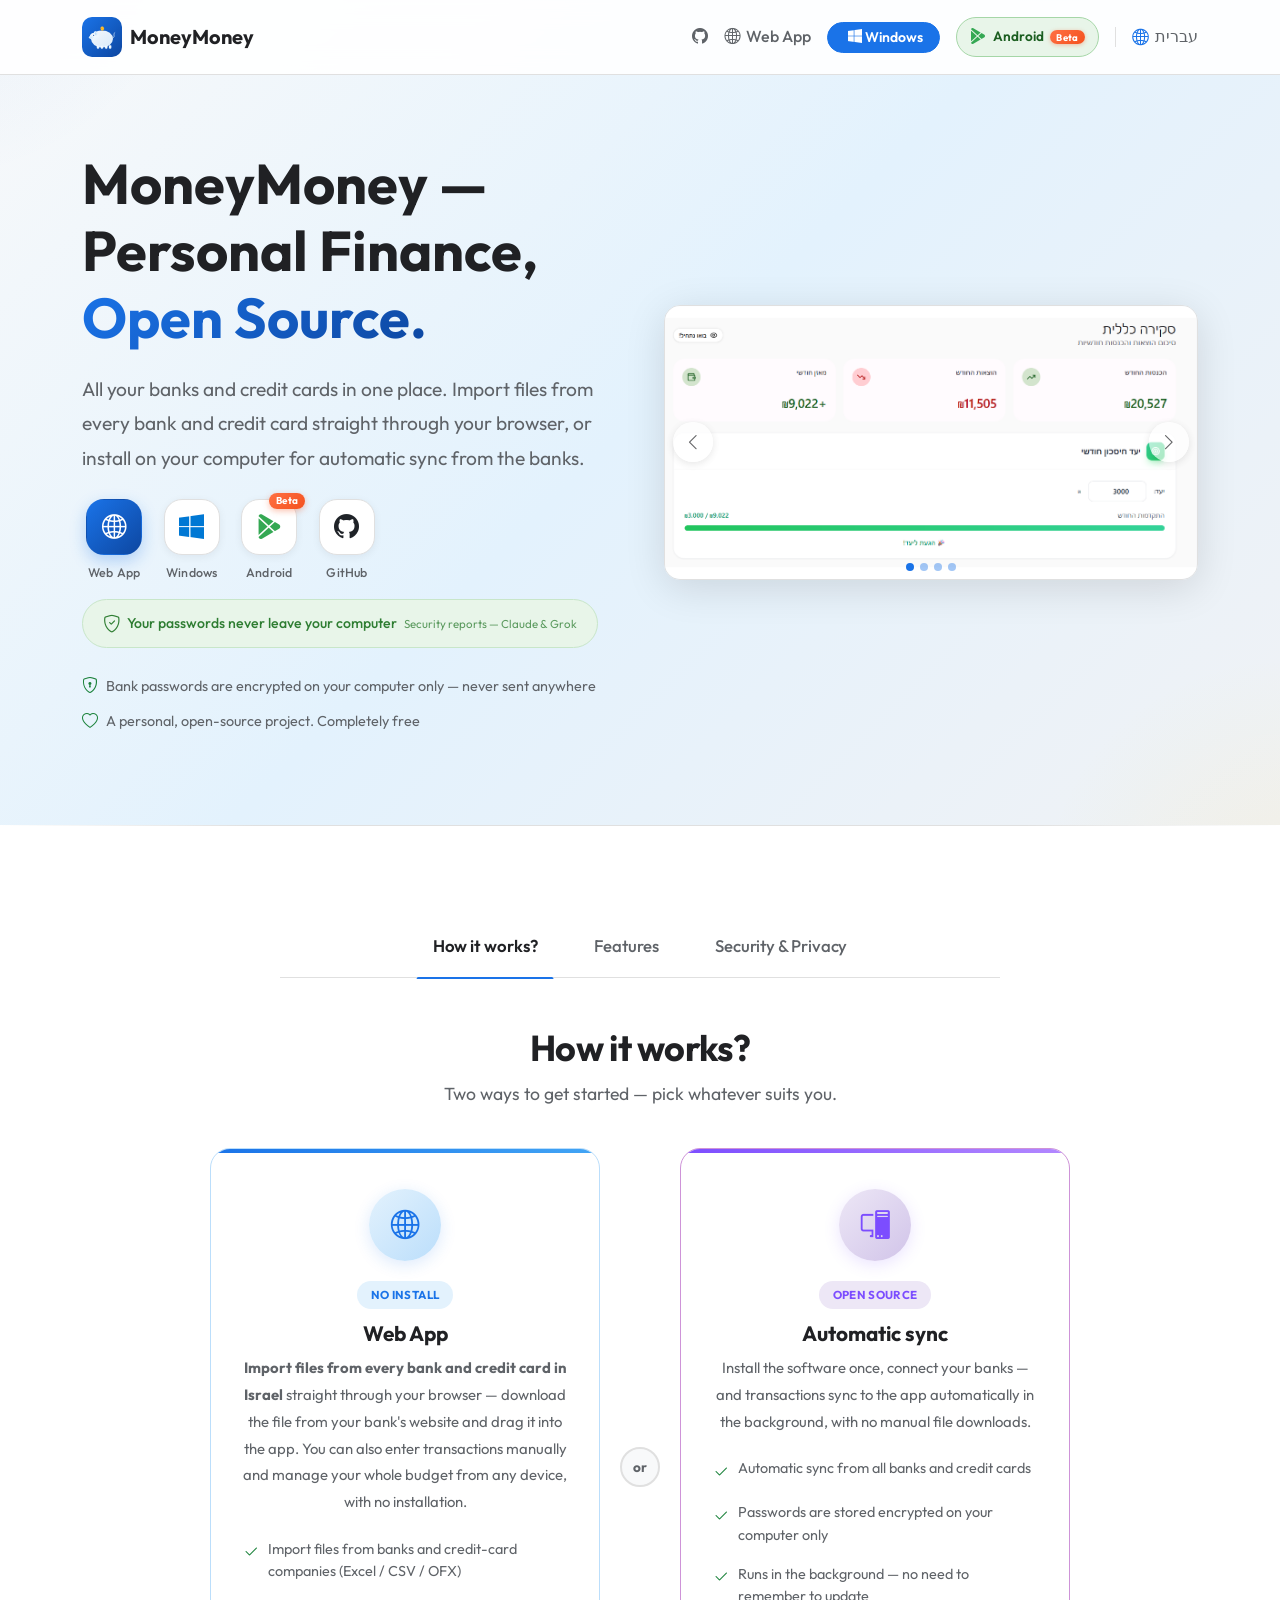
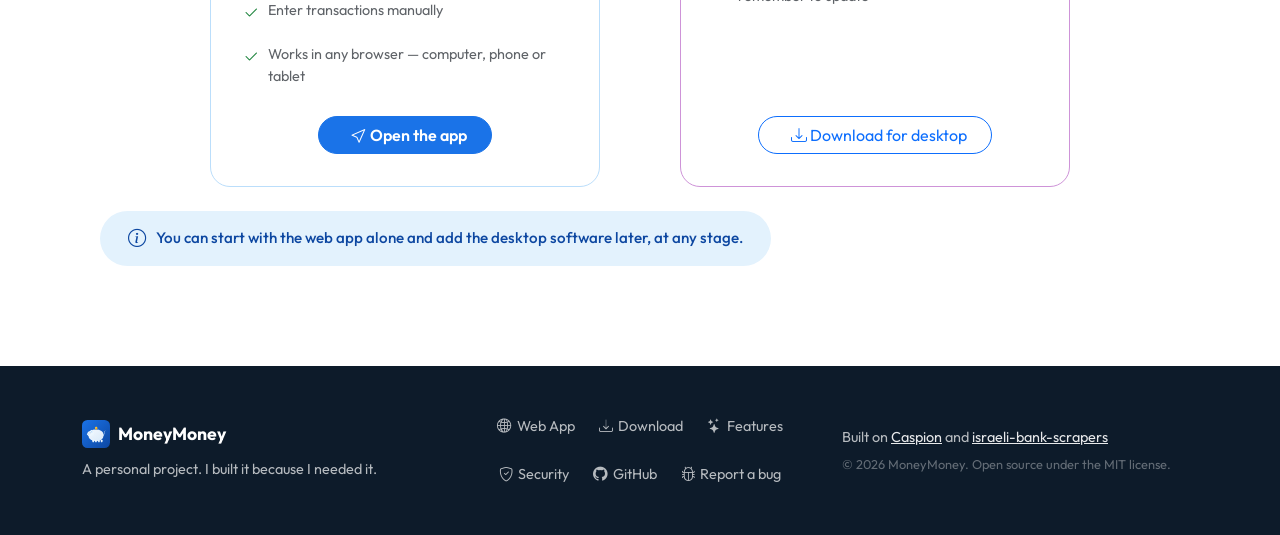
==== commit 0e222f6e: "Refine language switcher per UX research; declutter navbar Two-language sites should use a single, s" ====
--- a/en/index.html
+++ b/en/index.html
@@ -144,13 +144,9 @@
         <img src="../images/logo.svg" alt="MoneyMoney" width="40" height="40" class="logo-img">
         <span class="brand-text">MoneyMoney</span>
       </a>
-      <div class="d-flex align-items-center flex-wrap gap-2 justify-content-end">
-        <a href="https://github.com/agammyshhay/moneymoney" class="nav-link-custom" target="_blank" rel="noopener">
+      <div class="d-flex align-items-center gap-2 gap-lg-3 justify-content-end">
+        <a href="https://github.com/agammyshhay/moneymoney" class="nav-link-custom d-none d-sm-flex" target="_blank" rel="noopener" aria-label="GitHub" title="GitHub">
           <i class="bi bi-github"></i>
-          <span class="d-none d-sm-inline">GitHub</span>
-        </a>
-        <a href="#content" class="nav-link-custom d-none d-sm-flex" data-tab-target="tab-how-btn">
-          <span>How it works?</span>
         </a>
         <a href="https://moneym.base44.app/" class="nav-link-custom d-none d-sm-flex" target="_blank" rel="noopener">
           <i class="bi bi-globe2"></i>
@@ -169,9 +165,10 @@
           <span class="d-none d-md-inline">Android</span>
           <span class="nav-beta-badge">Beta</span>
         </a>
-        <a href="/" class="lang-switch" hreflang="he" aria-label="עברית / Hebrew" title="עברית">
+        <span class="lang-divider d-none d-sm-block" aria-hidden="true"></span>
+        <a href="/" class="lang-switch" hreflang="he" aria-label="מעבר לעברית" title="עברית">
           <i class="bi bi-globe2"></i>
-          <span>עברית</span>
+          <span lang="he">עברית</span>
         </a>
       </div>
     </div>
--- a/style.css
+++ b/style.css
@@ -67,31 +67,30 @@
   color: var(--primary);
 }
 
+.lang-divider {
+  width: 1px;
+  height: 20px;
+  background: var(--border);
+}
+
 .lang-switch {
   display: inline-flex;
   align-items: center;
-  gap: 0.3rem;
-  padding: 0.3rem 0.7rem;
-  border: 1px solid var(--border);
-  border-radius: 999px;
-  font-size: 0.85rem;
-  font-weight: 600;
-  color: var(--text-secondary);
-  background: #fff;
+  gap: 0.35rem;
+  color: var(--text-secondary);
+  font-weight: 500;
   text-decoration: none;
   white-space: nowrap;
-  transition: all 0.2s ease;
+  transition: color 0.2s;
 }
 
 .lang-switch i {
-  font-size: 1rem;
+  font-size: 1.05rem;
   color: var(--primary);
 }
 
 .lang-switch:hover {
-  border-color: var(--primary);
   color: var(--primary);
-  background: var(--primary-light);
 }
 
 .btn-android-nav {
@@ -175,11 +174,6 @@
 @media (max-width: 768px) {
   .hero-title {
     font-size: 2.25rem;
-  }
-
-  .lang-switch {
-    padding: 0.25rem 0.55rem;
-    font-size: 0.8rem;
   }
 }
 
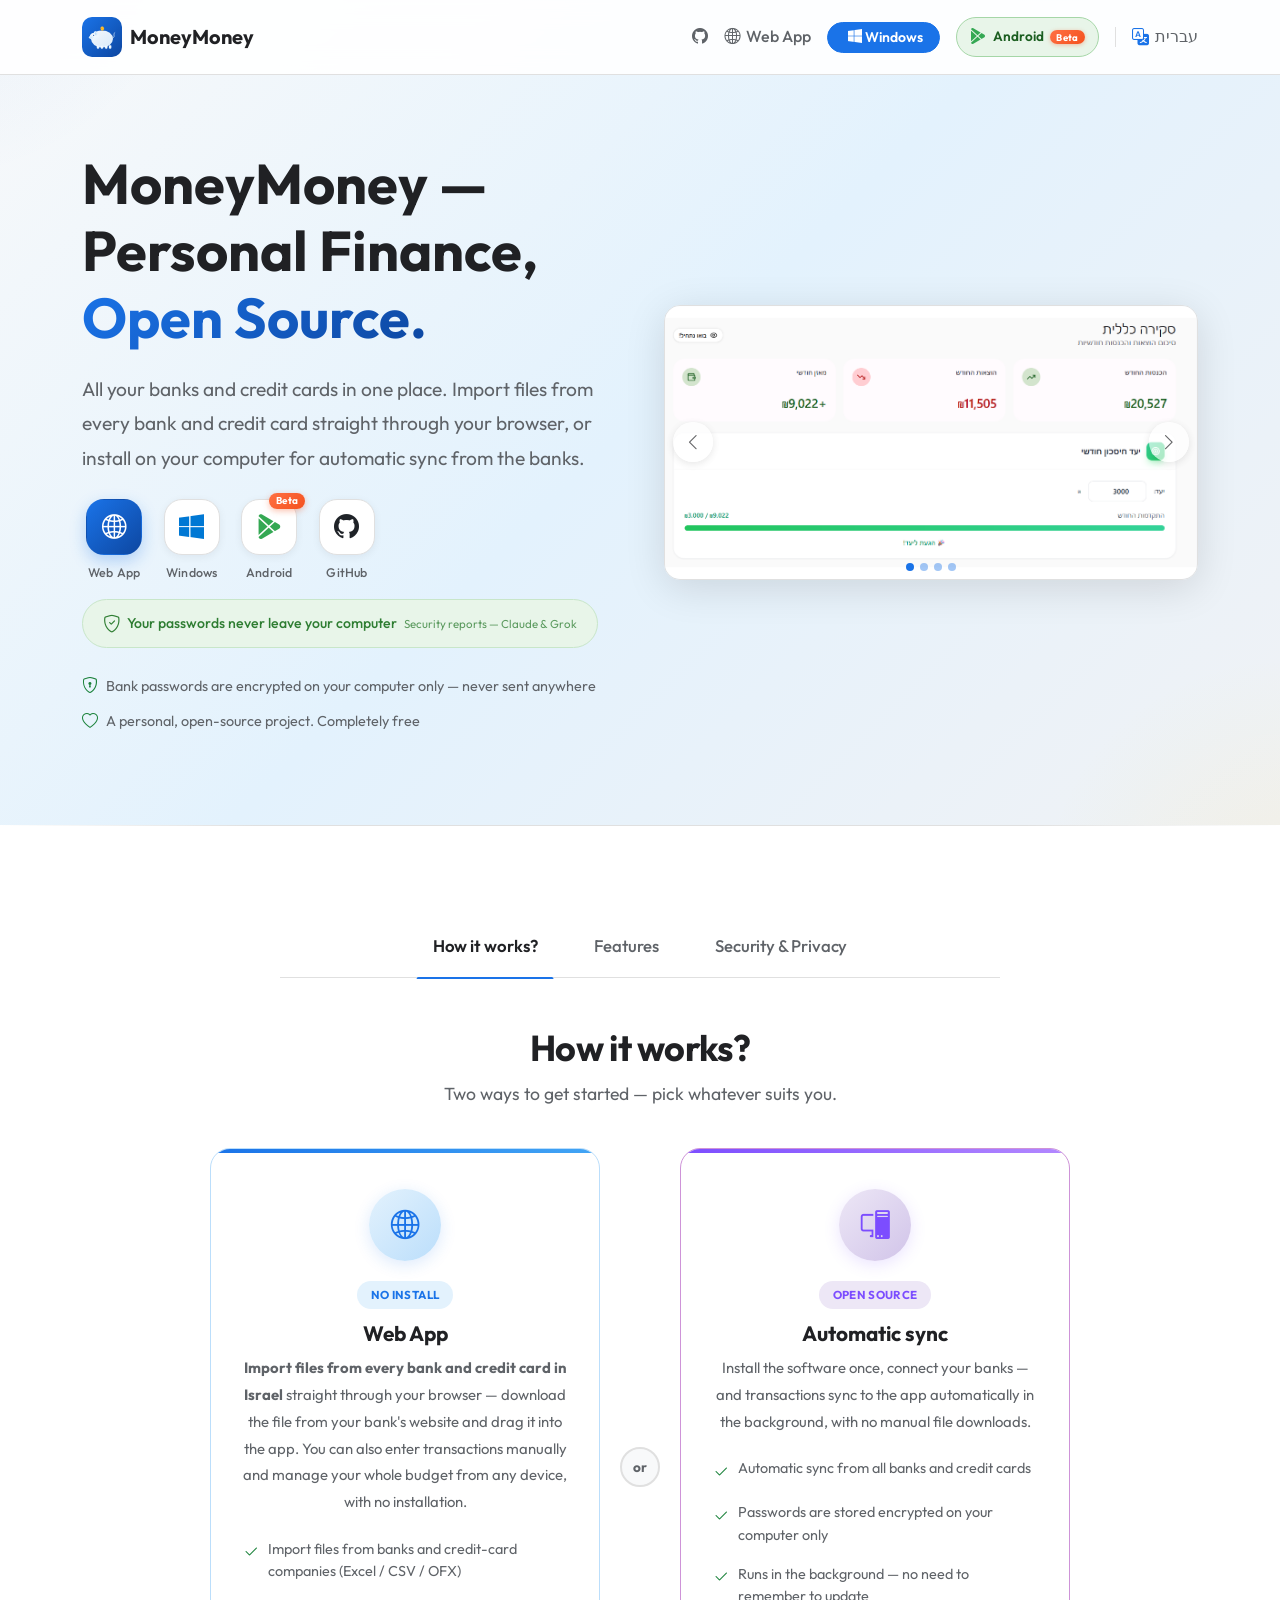
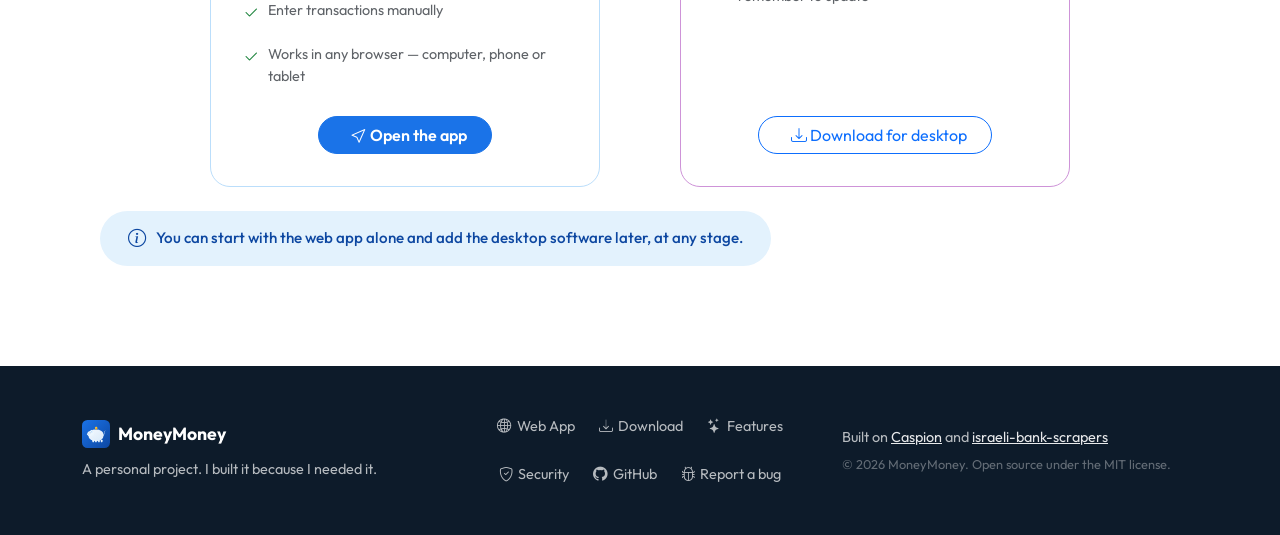
==== commit fcf6d07a: "Use translate icon for language switcher to distinguish from Web App The switcher and the Web App li" ====
--- a/en/index.html
+++ b/en/index.html
@@ -167,7 +167,7 @@
         </a>
         <span class="lang-divider d-none d-sm-block" aria-hidden="true"></span>
         <a href="/" class="lang-switch" hreflang="he" aria-label="מעבר לעברית" title="עברית">
-          <i class="bi bi-globe2"></i>
+          <i class="bi bi-translate"></i>
           <span lang="he">עברית</span>
         </a>
       </div>
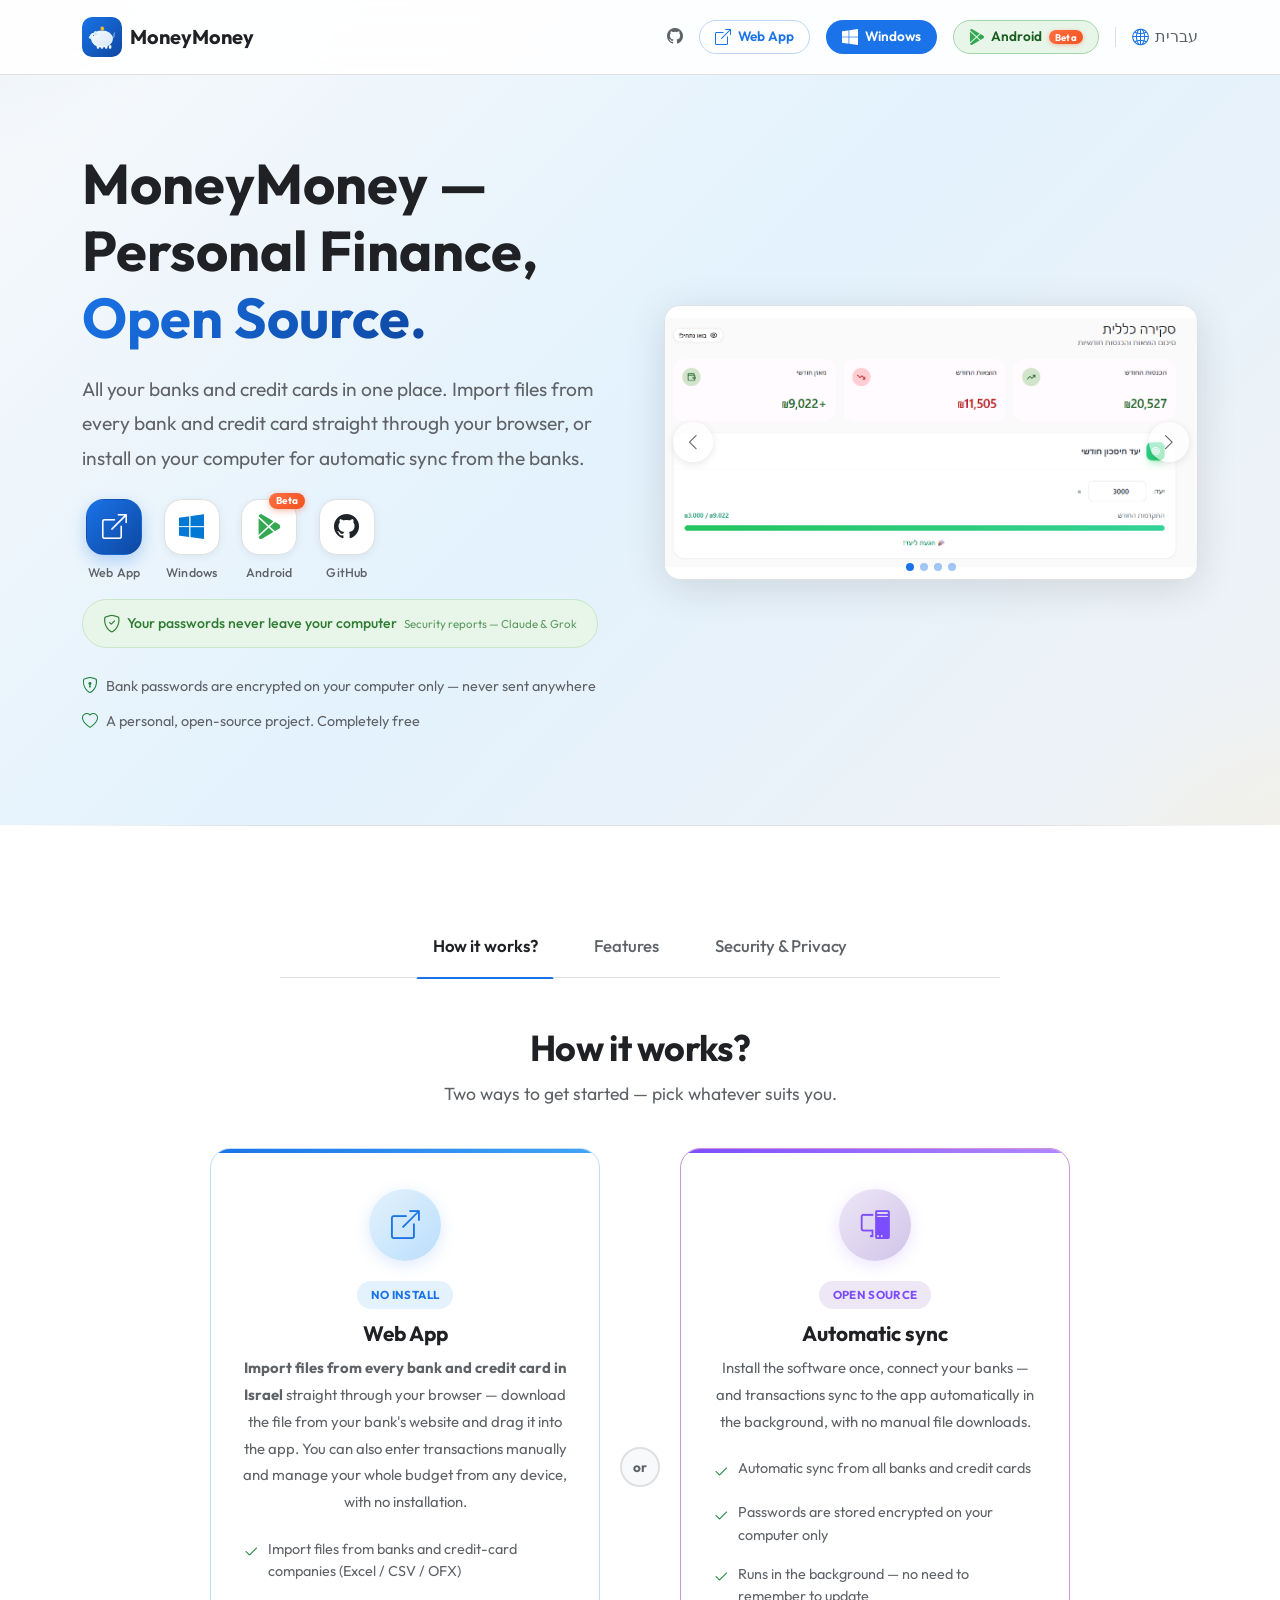
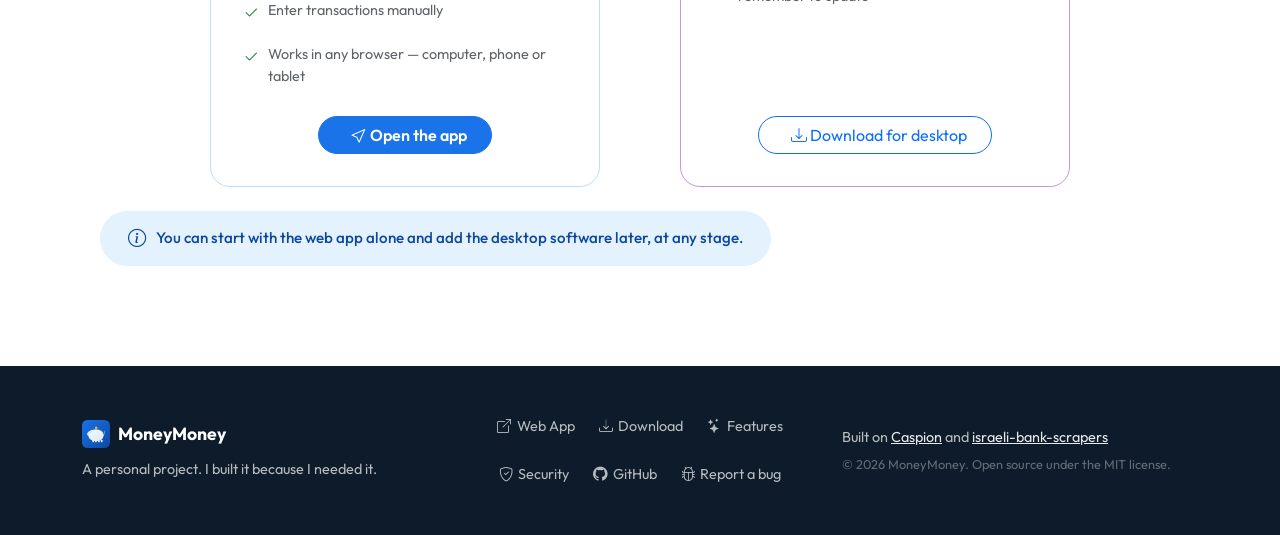
==== commit a2ce3a0d: "Unify navbar CTA pills; swap Web App icon to link arrow, language to globe Introduce a shared .nav-c" ====
--- a/en/index.html
+++ b/en/index.html
@@ -148,26 +148,26 @@
         <a href="https://github.com/agammyshhay/moneymoney" class="nav-link-custom d-none d-sm-flex" target="_blank" rel="noopener" aria-label="GitHub" title="GitHub">
           <i class="bi bi-github"></i>
         </a>
-        <a href="https://moneym.base44.app/" class="nav-link-custom d-none d-sm-flex" target="_blank" rel="noopener">
-          <i class="bi bi-globe2"></i>
+        <a href="https://moneym.base44.app/" class="nav-cta nav-cta--web d-none d-sm-flex" target="_blank" rel="noopener">
+          <i class="bi bi-box-arrow-up-right"></i>
           <span>Web App</span>
         </a>
-        <a href="https://github.com/agammyshhay/moneymoney/releases/latest/download/MoneyMoney-Setup.exe" class="btn btn-primary btn-sm rounded-pill px-3" aria-label="Download for Windows" title="Download for Windows">
-          <i class="bi bi-windows ms-1"></i>
+        <a href="https://github.com/agammyshhay/moneymoney/releases/latest/download/MoneyMoney-Setup.exe" class="nav-cta nav-cta--windows" aria-label="Download for Windows" title="Download for Windows">
+          <i class="bi bi-windows"></i>
           Windows
         </a>
         <a href="https://play.google.com/store/apps/details?id=com.base6926e27d88645be4711a8c67.app"
-           class="btn-android-nav"
+           class="nav-cta nav-cta--android"
            target="_blank" rel="noopener"
            aria-label="Android beta on Google Play"
            title="Android beta on Google Play">
           <i class="bi bi-google-play"></i>
-          <span class="d-none d-md-inline">Android</span>
+          <span class="d-none d-sm-inline">Android</span>
           <span class="nav-beta-badge">Beta</span>
         </a>
         <span class="lang-divider d-none d-sm-block" aria-hidden="true"></span>
         <a href="/" class="lang-switch" hreflang="he" aria-label="מעבר לעברית" title="עברית">
-          <i class="bi bi-translate"></i>
+          <i class="bi bi-globe2"></i>
           <span lang="he">עברית</span>
         </a>
       </div>
@@ -196,7 +196,7 @@
                  target="_blank" rel="noopener"
                  aria-label="Open the web app"
                  title="Open the web app">
-                <i class="bi bi-globe2"></i>
+                <i class="bi bi-box-arrow-up-right"></i>
                 <span class="btn-icon-caption">Web App</span>
               </a>
               <a href="https://github.com/agammyshhay/moneymoney/releases/latest/download/MoneyMoney-Setup.exe"
@@ -308,7 +308,7 @@
             <div class="path-card path-card--web">
               <div class="path-card-inner">
                 <div class="path-icon-ring path-icon-ring--web">
-                  <i class="bi bi-globe2"></i>
+                  <i class="bi bi-box-arrow-up-right"></i>
                 </div>
                 <span class="path-badge path-badge--web">No install</span>
                 <h3>Web App</h3>
@@ -537,7 +537,7 @@
         <div class="col-md-4 text-center">
           <div class="footer-links">
             <a href="https://moneym.base44.app/" target="_blank" rel="noopener">
-              <i class="bi bi-globe2"></i> Web App
+              <i class="bi bi-box-arrow-up-right"></i> Web App
             </a>
             <a href="https://github.com/agammyshhay/moneymoney/releases/latest/download/MoneyMoney-Setup.exe">
               <i class="bi bi-download"></i> Download
--- a/style.css
+++ b/style.css
@@ -93,29 +93,60 @@
   color: var(--primary);
 }
 
-.btn-android-nav {
-  position: relative;
+.nav-cta {
   display: inline-flex;
   align-items: center;
+  justify-content: center;
   gap: 0.4rem;
-  padding: 0.32rem 0.85rem;
+  padding: 0.4rem 0.95rem;
   font-size: 0.85rem;
   font-weight: 600;
+  line-height: 1.4;
+  border-radius: 999px;
+  border: 1px solid transparent;
+  text-decoration: none;
+  white-space: nowrap;
+  transition: all 0.2s ease;
+}
+
+.nav-cta i {
+  font-size: 1rem;
+  line-height: 1;
+}
+
+.nav-cta--web {
+  background: #fff;
+  color: var(--primary);
+  border-color: #bcd5f5;
+}
+
+.nav-cta--web:hover {
+  background: var(--primary-light);
+  border-color: var(--primary);
+  color: var(--primary-dark);
+}
+
+.nav-cta--windows {
+  background: var(--primary);
+  color: #fff;
+}
+
+.nav-cta--windows:hover {
+  background: var(--primary-dark);
+  color: #fff;
+}
+
+.nav-cta--android {
+  background: #e8f5e9;
   color: #1b5e20;
-  background: #e8f5e9;
-  border: 1px solid #a5d6a7;
-  border-radius: 999px;
-  text-decoration: none;
-  transition: all 0.2s ease;
-  white-space: nowrap;
-}
-
-.btn-android-nav i {
-  font-size: 1rem;
+  border-color: #a5d6a7;
+}
+
+.nav-cta--android i {
   color: #34a853;
 }
 
-.btn-android-nav:hover {
+.nav-cta--android:hover {
   background: #c8e6c9;
   border-color: #81c784;
   color: #0d3b14;
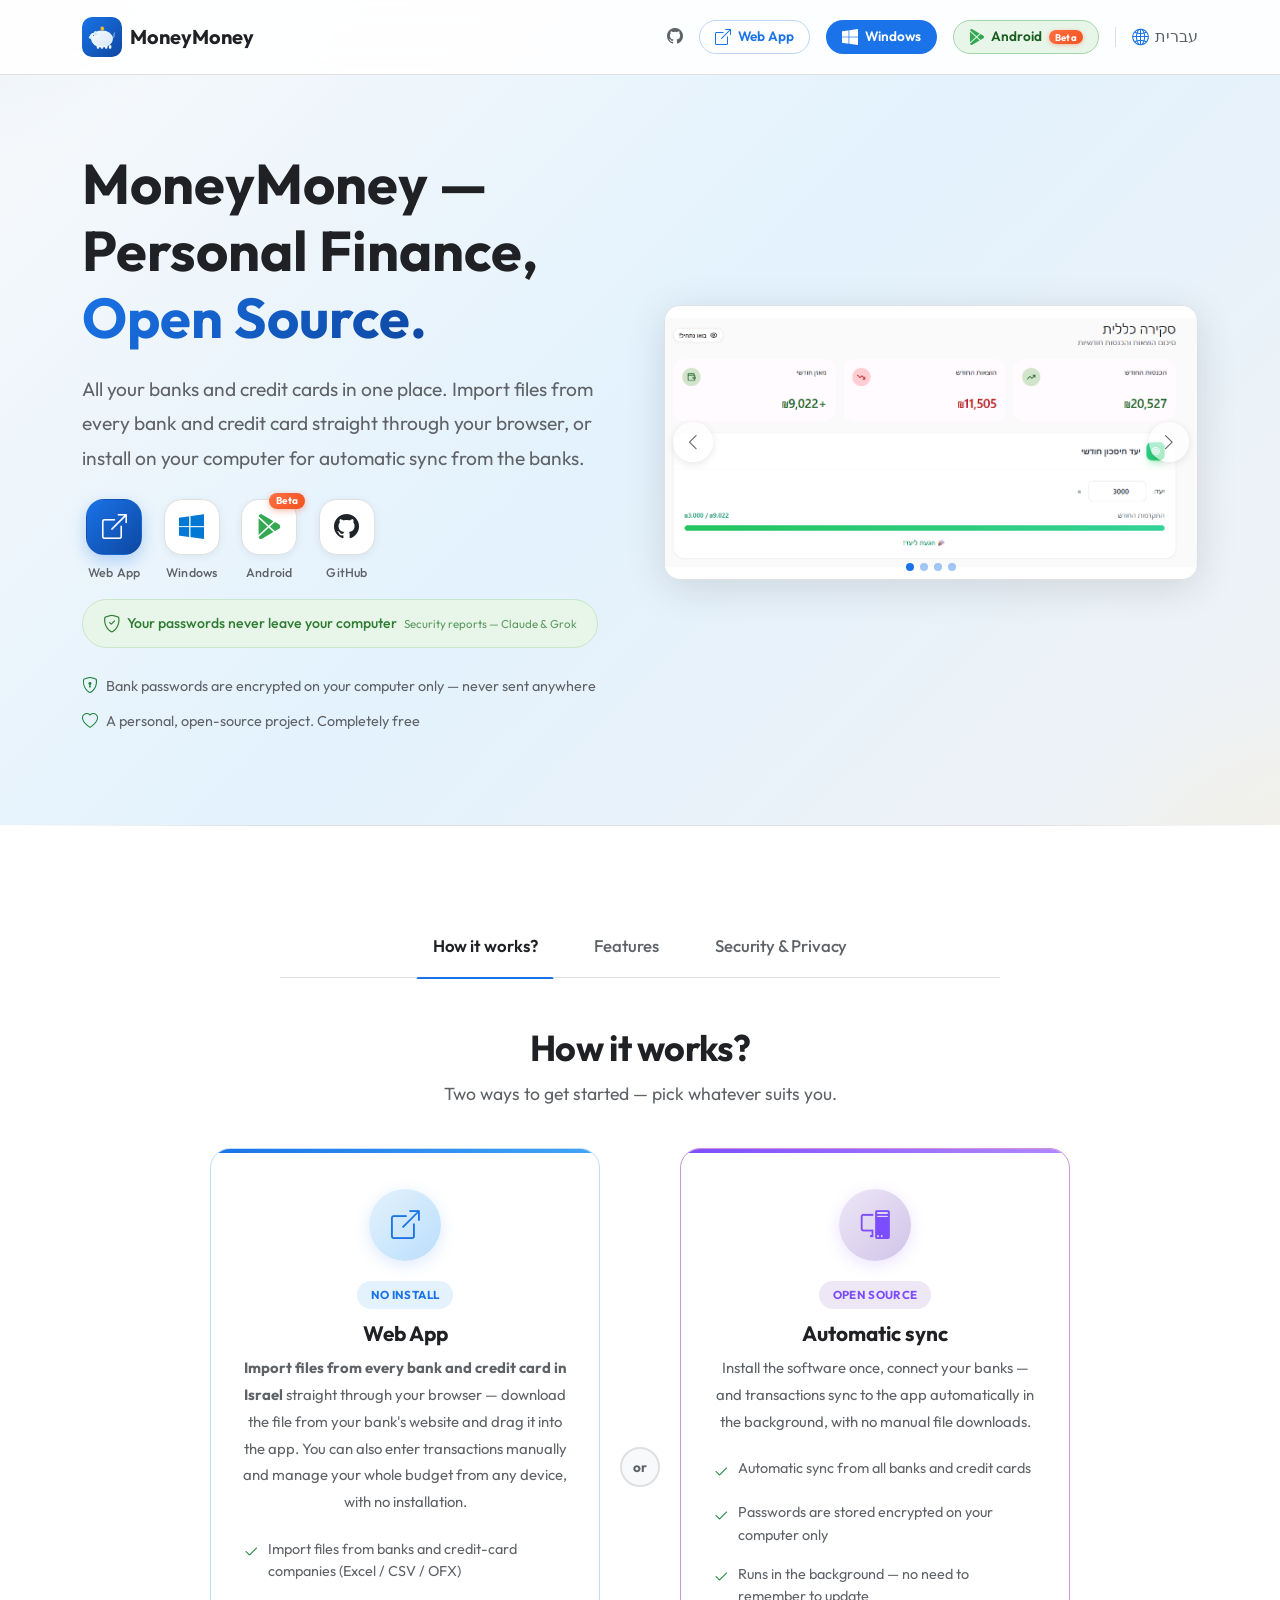
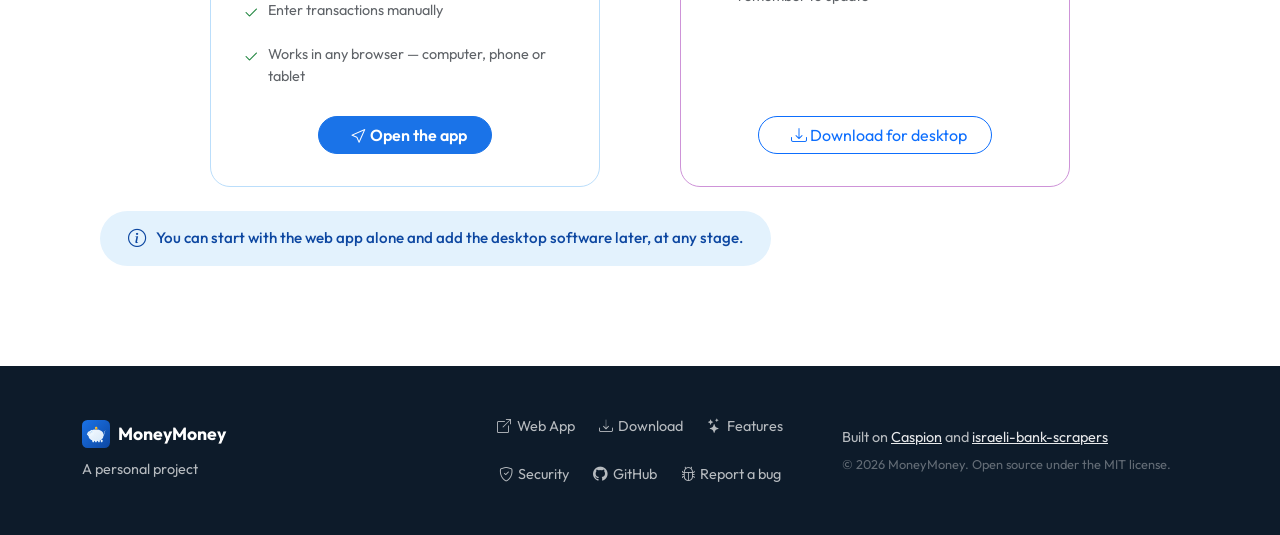
==== commit 200d59df: "Shorten English footer tagline to "A personal project" Co-Authored-By: Claude Opus 4.8 (1M context) " ====
--- a/en/index.html
+++ b/en/index.html
@@ -532,7 +532,7 @@
             <img src="../images/logo.svg" alt="MoneyMoney logo" width="28" height="28" loading="lazy">
             <span class="footer-brand">MoneyMoney</span>
           </div>
-          <p class="footer-text mt-2">A personal project. I built it because I needed it.</p>
+          <p class="footer-text mt-2">A personal project</p>
         </div>
         <div class="col-md-4 text-center">
           <div class="footer-links">
